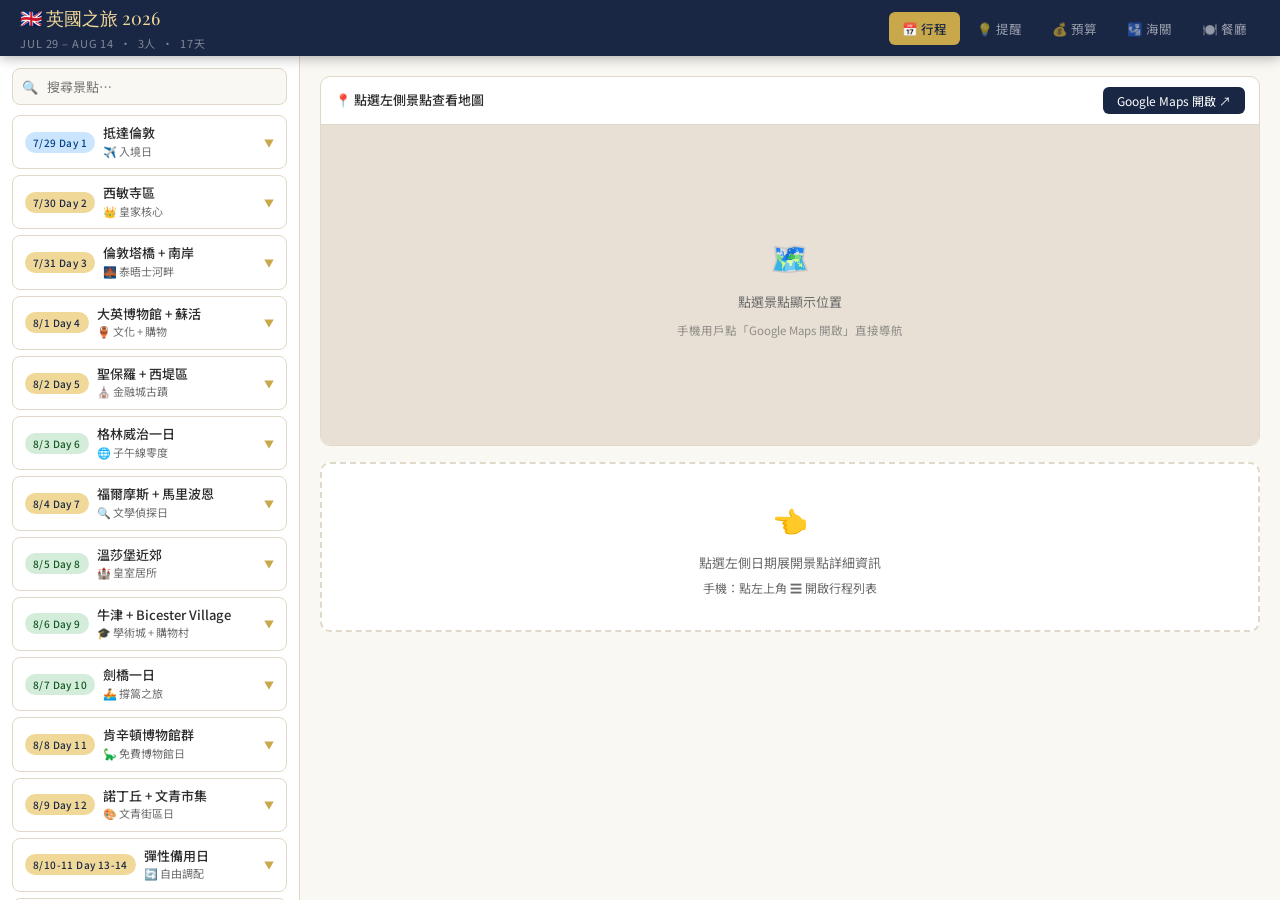
==== plan_1.html @ bbfc60b1 "V3" ====
<!DOCTYPE html>
<html lang="zh-TW">
<head>
<meta charset="UTF-8">
<meta name="viewport" content="width=device-width, initial-scale=1.0">
<title>英國旅遊行程 2026 | 倫敦17天</title>
<link href="https://fonts.googleapis.com/css2?family=Playfair+Display:wght@400;600&family=Noto+Sans+TC:wght@300;400;500&display=swap" rel="stylesheet">
<style>
/* ============ VARIABLES ============ */
:root {
  --navy:#1a2744; --gold:#c9a84c; --gold-light:#f0d898;
  --cream:#faf8f3; --red:#b5282d; --green:#2d6a4f;
  --text:#2c2c2c; --muted:#6b6b6b; --border:#e0d8c8;
  --card:#ffffff; --sidebar-w:300px; --header-h:56px;
}
*{box-sizing:border-box;margin:0;padding:0;}
html{scroll-behavior:smooth;}
body{font-family:'Noto Sans TC',sans-serif;background:var(--cream);color:var(--text);font-size:15px;line-height:1.7;}

/* ============ HEADER ============ */
.site-header{
  background:var(--navy);color:#fff;
  height:var(--header-h);
  display:flex;align-items:center;gap:14px;
  padding:0 20px;
  position:sticky;top:0;z-index:200;
  box-shadow:0 2px 12px rgba(0,0,0,.3);
}
.site-logo{font-family:'Playfair Display',serif;font-size:18px;color:var(--gold-light);white-space:nowrap;}
.site-meta{font-size:11px;color:rgba(255,255,255,.45);letter-spacing:.08em;white-space:nowrap;}
.header-nav{display:flex;gap:4px;margin-left:auto;flex-wrap:nowrap;}
.tab-btn{
  flex-shrink:0;padding:7px 13px;border:none;background:transparent;
  cursor:pointer;font-size:12.5px;font-family:'Noto Sans TC',sans-serif;
  color:rgba(255,255,255,.55);border-radius:6px;transition:all .18s;white-space:nowrap;
}
.tab-btn:hover{color:#fff;background:rgba(255,255,255,.1);}
.tab-btn.active{color:var(--navy);background:var(--gold);font-weight:500;}

/* ============ BODY LAYOUT ============ */
.app-body{display:flex;min-height:calc(100vh - var(--header-h));}

/* ============ SIDEBAR (desktop) ============ */
.sidebar{
  width:var(--sidebar-w);min-width:var(--sidebar-w);
  background:var(--card);border-right:1px solid var(--border);
  display:flex;flex-direction:column;
  position:sticky;top:var(--header-h);
  height:calc(100vh - var(--header-h));
  overflow:hidden;
  transition:transform .28s ease;
}
.sidebar-inner{flex:1;overflow-y:auto;padding:12px;}
.sidebar-inner::-webkit-scrollbar{width:4px;}
.sidebar-inner::-webkit-scrollbar-thumb{background:var(--border);border-radius:2px;}

/* Sidebar search */
.s-search{
  position:relative;margin-bottom:10px;
}
.s-search input{
  width:100%;padding:8px 12px 8px 34px;border:1px solid var(--border);
  border-radius:8px;font-size:13px;font-family:'Noto Sans TC',sans-serif;
  color:var(--text);background:var(--cream);outline:none;transition:border-color .2s;
}
.s-search input:focus{border-color:var(--gold);}
.s-search-icon{position:absolute;left:10px;top:50%;transform:translateY(-50%);font-size:13px;color:var(--muted);}

/* Day pills in sidebar */
.day-pill{
  border:1px solid var(--border);border-radius:8px;margin-bottom:6px;
  overflow:hidden;cursor:pointer;transition:border-color .18s,box-shadow .18s;
  background:var(--card);
}
.day-pill:hover{border-color:var(--gold);}
.day-pill.active{border-color:var(--gold);box-shadow:0 2px 10px rgba(201,168,76,.2);}
.pill-head{
  display:flex;align-items:center;gap:8px;padding:8px 12px;
}
.pill-badge{
  font-size:10px;font-weight:500;letter-spacing:.04em;color:var(--navy);
  background:var(--gold-light);padding:2px 8px;border-radius:12px;white-space:nowrap;
}
.pill-badge.nb-special{background:#d4edda;color:#155724;}
.pill-badge.nb-arrive{background:#cce5ff;color:#004085;}
.pill-badge.nb-depart{background:#f8d7da;color:#721c24;}
.pill-title{font-size:13px;font-weight:500;color:var(--text);flex:1;line-height:1.35;}
.pill-sub{font-size:11px;color:var(--muted);}
.pill-chevron{color:var(--gold);font-size:10px;transition:transform .2s;margin-left:auto;}
.day-pill.active .pill-chevron{transform:rotate(180deg);}
.pill-spots{display:none;padding:0 8px 8px;}
.day-pill.active .pill-spots{display:block;}
.ps-item{
  display:flex;align-items:center;gap:6px;padding:5px 6px;border-radius:6px;
  cursor:pointer;transition:background .15s;margin-bottom:2px;
}
.ps-item:hover{background:rgba(201,168,76,.1);}
.ps-item.focused{background:rgba(201,168,76,.15);}
.ps-icon{font-size:13px;min-width:18px;text-align:center;}
.ps-name{font-size:12.5px;color:var(--text);flex:1;line-height:1.35;}
.ps-map{
  font-size:10px;padding:2px 6px;border:1px solid var(--gold);color:var(--gold);
  border-radius:4px;white-space:nowrap;background:transparent;transition:all .15s;
  font-family:'Noto Sans TC',sans-serif;cursor:pointer;
}
.ps-map:hover{background:var(--gold);color:var(--navy);}

/* ============ MAIN CONTENT ============ */
.main-content{flex:1;min-width:0;display:flex;flex-direction:column;}

/* Panels */
.panel{display:none;padding:20px;}
.panel.active{display:block;}

/* Map area (itinerary panel only) */
.map-bar{
  background:var(--card);border:1px solid var(--border);border-radius:10px;
  margin-bottom:16px;overflow:hidden;
}
.map-bar-head{
  display:flex;align-items:center;gap:10px;padding:10px 14px;
  border-bottom:1px solid var(--border);
}
.map-bar-title{font-size:13px;font-weight:500;color:var(--text);flex:1;}
.map-open-btn{
  font-size:12px;padding:5px 14px;background:var(--navy);color:#fff;
  border:none;border-radius:6px;cursor:pointer;font-family:'Noto Sans TC',sans-serif;
  transition:background .15s;white-space:nowrap;
}
.map-open-btn:hover{background:#2d3f6b;}
.map-frame-wrap{height:320px;position:relative;background:#e8e0d4;}
.map-frame-wrap iframe{width:100%;height:100%;border:none;display:block;}
.map-placeholder{
  position:absolute;inset:0;display:flex;flex-direction:column;
  align-items:center;justify-content:center;gap:8px;
}
.map-ph-icon{font-size:32px;}
.map-ph-text{font-size:13px;color:var(--muted);}
.map-ph-sub{font-size:11.5px;color:var(--muted);opacity:.7;}

/* Detail cards grid */
.detail-grid{display:grid;grid-template-columns:repeat(auto-fill,minmax(260px,1fr));gap:12px;}
.detail-card{
  background:var(--card);border:1px solid var(--border);border-radius:10px;
  padding:14px;cursor:pointer;transition:box-shadow .18s,border-color .18s;
}
.detail-card:hover{border-color:var(--gold);box-shadow:0 2px 10px rgba(201,168,76,.15);}
.dc-head{display:flex;gap:10px;align-items:flex-start;margin-bottom:8px;}
.dc-icon{font-size:18px;}
.dc-title{font-size:13.5px;font-weight:500;color:var(--navy);}
.dc-sub{font-size:11.5px;color:var(--muted);margin-top:2px;}
.dc-body{font-size:12.5px;color:var(--muted);line-height:1.7;}
.dc-tags{margin-top:8px;display:flex;gap:5px;flex-wrap:wrap;}
.tag-price{font-size:11px;padding:2px 8px;background:#eaf4ec;color:var(--green);border-radius:4px;font-weight:500;}
.tag-map{font-size:11px;padding:2px 8px;background:#e8f0fe;color:#1a5fb4;border-radius:4px;cursor:pointer;transition:background .15s;}
.tag-map:hover{background:#1a5fb4;color:#fff;}
.tag-tip{font-size:11px;padding:2px 8px;background:#fff8e7;color:#7a5a00;border-radius:4px;}

/* Tips, budget, border panels */
.section-title{font-size:14px;font-weight:500;color:var(--navy);margin-bottom:12px;}
.tips-grid{display:grid;grid-template-columns:repeat(auto-fill,minmax(280px,1fr));gap:12px;}
.tip-card{background:var(--card);border:1px solid var(--border);border-radius:10px;padding:14px 16px;}
.tip-card h3{font-size:13.5px;font-weight:500;color:var(--navy);margin-bottom:8px;padding-bottom:7px;border-bottom:1px solid var(--border);}
.tip-card ul{padding-left:16px;}
.tip-card li{font-size:12.5px;color:var(--text);line-height:1.85;margin-bottom:1px;}
.tip-card li strong{color:var(--navy);}

/* Budget */
.budget-wrap{background:var(--card);border:1px solid var(--border);border-radius:10px;overflow:hidden;margin-bottom:14px;}
.btable{width:100%;border-collapse:collapse;font-size:13px;}
.btable th{background:var(--navy);color:#fff;padding:8px 12px;text-align:left;font-weight:500;font-size:12px;}
.btable td{padding:7px 12px;border-bottom:1px solid var(--border);color:var(--muted);}
.btable tr:last-child td{border-bottom:none;font-weight:500;color:var(--text);background:#f0f4ff;font-size:13.5px;}
.btable tr:hover td{background:#fdf8ec;}
.nt{color:var(--green);font-weight:500;}
.buy-btn{display:inline-block;background:var(--gold);color:var(--navy);font-size:11px;padding:2px 8px;border-radius:4px;text-decoration:none;font-weight:500;}
.official-grid{display:grid;grid-template-columns:repeat(auto-fill,minmax(220px,1fr));gap:10px;}
.oc{background:var(--card);border:1px solid var(--border);border-radius:10px;padding:12px 14px;display:flex;align-items:center;gap:10px;text-decoration:none;color:inherit;transition:all .18s;}
.oc:hover{border-color:var(--gold);box-shadow:0 2px 8px rgba(201,168,76,.15);}
.oc-icon{font-size:22px;}
.oc-name{font-size:13px;font-weight:500;color:var(--navy);}
.oc-url{font-size:11px;color:var(--muted);}
.oc-badge{font-size:10px;padding:2px 6px;background:#fff8e7;color:#856404;border-radius:4px;margin-top:3px;display:inline-block;}

/* Customs */
.customs-doc{background:var(--card);border:2px solid var(--navy);border-radius:12px;padding:20px 22px;margin-bottom:14px;}
.customs-doc-title{font-family:'Playfair Display',serif;font-size:17px;color:var(--navy);margin-bottom:4px;}
.customs-doc-sub{font-size:12px;color:var(--muted);margin-bottom:16px;}
.cr{padding:10px 0;border-bottom:1px dashed var(--border);}
.cr:last-child{border-bottom:none;}
.cr-zh{font-weight:500;font-size:14px;color:var(--navy);line-height:1.6;}
.cr-en{font-size:13.5px;color:#333;background:#f5f8ff;padding:5px 10px;border-radius:6px;font-family:Georgia,serif;border-left:3px solid var(--navy);margin-top:4px;line-height:1.6;}
.two-col{display:grid;grid-template-columns:1fr 1fr;gap:12px;}
.info-card{background:var(--card);border:1px solid var(--border);border-radius:10px;padding:14px 16px;}
.info-card h3{font-size:13.5px;font-weight:500;color:var(--navy);margin-bottom:8px;}
.info-card ul{padding-left:16px;}
.info-card li{font-size:12.5px;line-height:1.85;margin-bottom:1px;}
.checklist-item{display:flex;align-items:flex-start;gap:9px;padding:6px 0;border-bottom:1px dashed var(--border);font-size:12.5px;line-height:1.6;}
.checklist-item:last-child{border-bottom:none;}
.ckbox{width:17px;height:17px;min-width:17px;border:2px solid var(--border);border-radius:4px;margin-top:1px;cursor:pointer;display:flex;align-items:center;justify-content:center;font-size:10px;color:#fff;transition:all .15s;}
.ckbox.chk{background:var(--green);border-color:var(--green);}
.qa-item{margin-bottom:10px;}
.qa-q{font-size:11.5px;color:var(--muted);font-style:italic;margin-bottom:3px;}
.qa-a{font-size:13px;color:var(--navy);font-weight:500;background:#eef6ff;padding:5px 9px;border-radius:6px;border-left:3px solid var(--navy);font-family:Georgia,serif;}

/* Food panel */
.food-grid{display:grid;grid-template-columns:repeat(auto-fill,minmax(280px,1fr));gap:12px;}
.notice{background:#f0f4ff;border-left:4px solid var(--navy);border-radius:0 8px 8px 0;padding:10px 14px;margin-bottom:14px;font-size:13px;line-height:1.7;}
.notice strong{color:var(--navy);}
.warning{background:#fff8e7;border-left:4px solid var(--gold);border-radius:0 8px 8px 0;padding:10px 14px;margin-bottom:14px;font-size:13px;line-height:1.7;}
.danger{background:#fff0f0;border-left:4px solid var(--red);border-radius:0 8px 8px 0;padding:10px 14px;margin-bottom:14px;font-size:13px;line-height:1.7;}

/* ============ MOBILE TOGGLE ============ */
.mob-menu-btn{
  display:none;background:transparent;border:none;cursor:pointer;
  color:#fff;font-size:20px;padding:4px 8px;margin-right:4px;
}
.mob-overlay{display:none;position:fixed;inset:0;background:rgba(0,0,0,.45);z-index:150;}
.mob-overlay.show{display:block;}

/* ============ RESPONSIVE ============ */
@media(max-width:860px){
  :root{--sidebar-w:280px;}
  .site-logo{font-size:15px;}
  .site-meta{display:none;}
  .tab-btn{padding:6px 9px;font-size:11.5px;}
}
@media(max-width:640px){
  :root{--sidebar-w:85vw;}
  .mob-menu-btn{display:block;}
  /* On mobile, hide sidebar by default; slide in when open */
  .sidebar{
    position:fixed;top:var(--header-h);left:0;
    height:calc(100vh - var(--header-h));
    z-index:160;transform:translateX(-100%);
    box-shadow:4px 0 20px rgba(0,0,0,.15);
  }
  .sidebar.open{transform:translateX(0);}
  .main-content{width:100%;}
  .panel{padding:14px;}
  .map-frame-wrap{height:220px;}
  .detail-grid{grid-template-columns:1fr;}
  .tips-grid{grid-template-columns:1fr;}
  .two-col{grid-template-columns:1fr;}
  .official-grid{grid-template-columns:1fr 1fr;}
  .food-grid{grid-template-columns:1fr;}
  /* Compact header nav on mobile */
  .header-nav{gap:2px;}
  .tab-btn{padding:5px 7px;font-size:11px;}
  .btable{font-size:11.5px;}
  .btable th,.btable td{padding:5px 8px;}
}
@media(max-width:400px){
  .tab-btn{padding:5px 5px;font-size:10.5px;}
  .official-grid{grid-template-columns:1fr;}
}
</style>
</head>
<body>

<!-- HEADER -->
<header class="site-header">
  <button class="mob-menu-btn" onclick="toggleSidebar()" aria-label="開啟選單">☰</button>
  <div>
    <div class="site-logo">🇬🇧 英國之旅 2026</div>
    <div class="site-meta">JUL 29 – AUG 14 &nbsp;·&nbsp; 3人 &nbsp;·&nbsp; 17天</div>
  </div>
  <nav class="header-nav">
    <button class="tab-btn active" onclick="showPanel('itinerary',this)">📅 行程</button>
    <button class="tab-btn" onclick="showPanel('tips',this)">💡 提醒</button>
    <button class="tab-btn" onclick="showPanel('budget',this)">💰 預算</button>
    <button class="tab-btn" onclick="showPanel('customs',this)">🛂 海關</button>
    <button class="tab-btn" onclick="showPanel('food',this)">🍽️ 餐廳</button>
  </nav>
</header>

<!-- Mobile overlay -->
<div class="mob-overlay" id="mob-overlay" onclick="toggleSidebar()"></div>

<div class="app-body">

  <!-- SIDEBAR -->
  <aside class="sidebar" id="sidebar">
    <div class="sidebar-inner">
      <div class="s-search">
        <span class="s-search-icon">🔍</span>
        <input type="text" placeholder="搜尋景點…" oninput="filterPills(this.value)" id="s-input">
      </div>
      <div id="pill-list"></div>
    </div>
  </aside>

  <!-- MAIN -->
  <div class="main-content">

    <!-- ITINERARY PANEL -->
    <div class="panel active" id="panel-itinerary">
      <div class="map-bar">
        <div class="map-bar-head">
          <span class="map-bar-title" id="map-title">📍 點選左側景點查看地圖</span>
          <button class="map-open-btn" onclick="openCurrentMap()">Google Maps 開啟 ↗</button>
        </div>
        <div class="map-frame-wrap">
          <div class="map-placeholder" id="map-ph">
            <div class="map-ph-icon">🗺️</div>
            <div class="map-ph-text">點選景點顯示位置</div>
            <div class="map-ph-sub">手機用戶點「Google Maps 開啟」直接導航</div>
          </div>
          <iframe id="map-frame" src="" style="display:none;"></iframe>
        </div>
      </div>
      <div class="detail-grid" id="detail-grid">
        <div style="grid-column:1/-1;text-align:center;padding:32px 16px;background:var(--card);border:2px dashed var(--border);border-radius:10px;">
          <div style="font-size:28px;margin-bottom:8px;">👈</div>
          <div style="font-size:13px;color:var(--muted);">點選左側日期展開景點詳細資訊</div>
          <div style="font-size:12px;color:var(--muted);margin-top:4px;">手機：點左上角 ☰ 開啟行程列表</div>
        </div>
      </div>
    </div>

    <!-- TIPS PANEL -->
    <div class="panel" id="panel-tips">
      <div class="tips-grid" id="tips-grid"></div>
    </div>

    <!-- BUDGET PANEL -->
    <div class="panel" id="panel-budget">
      <div class="budget-wrap">
        <table class="btable">
          <thead><tr><th>景點</th><th>每人票價</th><th>3人合計</th><th>購票</th></tr></thead>
          <tbody id="budget-tbody"></tbody>
        </table>
      </div>
      <div class="notice">
        近郊火車票（3人）：溫莎 NT$2,400-3,000、牛津 NT$2,100-2,700、劍橋 NT$2,400-3,000<br>
        在 <strong>nationalrail.co.uk</strong> 或 <strong>Trainline App</strong> 提前買可省 20-40%。
      </div>
      <div class="section-title">🎟️ 官方購票連結（建議提前購票）</div>
      <div class="official-grid" id="official-grid"></div>
    </div>

    <!-- CUSTOMS PANEL -->
    <div class="panel" id="panel-customs">
      <div class="danger">📲 截圖存手機相簿，或列印攜帶。入境英國遇到語言困難時，直接出示給海關人員。</div>
      <div class="customs-doc">
        <div class="customs-doc-title">🇬🇧 入境英國聲明 / UK Entry Statement</div>
        <div class="customs-doc-sub">Taiwan Passport Holder · Visa-exempt · Tourism Only</div>
        <div id="customs-rows"></div>
      </div>
      <div class="two-col">
        <div>
          <div class="section-title">✅ 出發前確認清單</div>
          <div class="info-card" id="checklist-wrap"></div>
        </div>
        <div>
          <div class="section-title">🗣️ 海關英文問答速查</div>
          <div class="info-card" id="qa-wrap"></div>
        </div>
      </div>
    </div>

    <!-- FOOD PANEL -->
    <div class="panel" id="panel-food">
      <div class="notice">所有推薦已排除羊肉主打。不確定時說 <strong>"No lamb, please"</strong>，或用 Google Translate 拍照翻譯菜單。</div>
      <div class="food-grid" id="food-grid"></div>
    </div>

  </div>
</div>

<script>
/* ======== DATA ======== */
const DAYS=[
  {id:1,date:"7/29",badge:"arrive",day:"Day 1",title:"抵達倫敦",sub:"✈️ 入境日",spots:[
    {e:"✈️",n:"機場 → Stratford",d:"搭 Elizabeth Line 直達（希斯路約50分鐘）",p:"含在Oyster",q:"Heathrow+Airport+London"},
    {e:"🏨",n:"Moxy London Stratford",d:"5 Celebration Ave, London E20 1DB\nCheck-in：15:00",p:"已預訂",q:"Moxy+London+Stratford+Hotel"},
    {e:"🛍️",n:"Westfield Stratford City",d:"飯店旁步行3分鐘，熟悉環境、購買SIM卡及Oyster Card",p:"免費入場",q:"Westfield+Stratford+City+London"},
    {e:"🍜",n:"晚餐：Wagamama / Nando's",d:"圖文菜單，英文不好完全沒問題",p:"人均NT$400-600",q:"Wagamama+Stratford+London"},
  ]},
  {id:2,date:"7/30",badge:"",day:"Day 2",title:"西敏寺區",sub:"👑 皇家核心",spots:[
    {e:"⛪",n:"西敏寺",d:"開放時間：週一-六 9:30-15:30\n必看：亨利七世禮拜堂、石棺走廊，需1.5-2小時",p:"NT$1,320（含語音導覽）",q:"Westminster+Abbey+London"},
    {e:"🕰️",n:"大笨鐘 & 國會大廈",d:"Westminster 橋上最佳拍照角度，外觀免費",p:"免費",q:"Big+Ben+London"},
    {e:"🏰",n:"白金漢宮",d:"7-9月開放內部 State Rooms，含免費中文語音導覽\n衛兵交接：週二/四/日 10:45",p:"NT$1,400",q:"Buckingham+Palace+London"},
    {e:"🌳",n:"聖詹姆斯公園",d:"白金漢宮旁，可見粉紅鵜鶘（下午3點常出現）",p:"免費",q:"St+James+Park+London"},
    {e:"🍛",n:"晚餐：Dishoom",d:"Covent Garden 分店，印度料理名店，需現場等位",p:"人均NT$600-900",q:"Dishoom+Covent+Garden+London"},
  ]},
  {id:3,date:"7/31",badge:"",day:"Day 3",title:"倫敦塔橋 + 南岸",sub:"🌉 泰晤士河畔",spots:[
    {e:"🏰",n:"倫敦塔",d:"開放時間：週二-六 9:00-17:30\n必看：皇冠珠寶室（Jewel House），需2-2.5小時",p:"NT$1,500",q:"Tower+of+London"},
    {e:"🌉",n:"倫敦塔橋",d:"外部過橋免費；入內玻璃步道需購票\n南岸角度拍照最美",p:"外觀免費｜入內NT$690",q:"Tower+Bridge+London"},
    {e:"🛒",n:"Borough Market",d:"倫敦最古老市場，週四最熱鬧\nLondon Bridge 站步行3分鐘",p:"免費入場",q:"Borough+Market+London"},
    {e:"👁️",n:"倫敦之眼",d:"建議黃昏17:00搭乘，光線最美\n提前官網購票有折扣",p:"NT$638（促銷）",q:"London+Eye"},
  ]},
  {id:4,date:"8/1",badge:"",day:"Day 4",title:"大英博物館 + 蘇活",sub:"🏺 文化 + 購物",spots:[
    {e:"🏛️",n:"大英博物館",d:"開放時間：10:00-17:00（週五至20:30）\n必看：羅塞塔石碑、埃及木乃伊、帕德嫩廳\n建議停留3-4小時",p:"NT$343（語音導覽）",q:"British+Museum+London"},
    {e:"🛍️",n:"牛津圓環 Oxford Circus",d:"H&M、Zara、UNIQLO、Primark 一次搞定\nOxford Street 全長1.9公里",p:"免費參觀",q:"Oxford+Circus+London"},
    {e:"🎭",n:"柯芬園 Covent Garden",d:"街頭藝人免費表演，特色餐廳與咖啡廳\n週末有工藝品市集",p:"免費",q:"Covent+Garden+London"},
    {e:"🍱",n:"晚餐：Chinatown 中國城",d:"Leicester Square 旁，有中文菜單，完全不用英文",p:"人均NT$400-700",q:"Chinatown+London+Gerrard+Street"},
  ]},
  {id:5,date:"8/2",badge:"",day:"Day 5",title:"聖保羅 + 西堤區",sub:"⛪ 金融城古蹟",spots:[
    {e:"⛪",n:"聖保羅大教堂",d:"開放時間：週一-六 8:30-16:00\n可登頂Golden Gallery（528階）俯瞰全倫敦",p:"NT$1,154",q:"St+Pauls+Cathedral+London"},
    {e:"🚶",n:"千禧橋 Millennium Bridge",d:"步行至南岸，橋上是拍攝聖保羅最佳角度\n完全免費",p:"免費",q:"Millennium+Bridge+London"},
    {e:"🏙️",n:"碎片塔 The Shard",d:"倫敦最高建築，69-72樓觀景台\nLondon Bridge 站步行2分鐘",p:"NT$808（可選）",q:"The+Shard+London"},
    {e:"🍽️",n:"晚餐：Borough 一帶餐廳",d:"Padella（義大利麵名店）或 Côte Brasserie（法式）",p:"人均NT$500-900",q:"Borough+Market+area+London"},
  ]},
  {id:6,date:"8/3",badge:"special",day:"Day 6",title:"格林威治一日",sub:"🌐 子午線零度",spots:[
    {e:"🚤",n:"交通：DLR 至 Cutty Sark",d:"Stratford → Jubilee Line → Canary Wharf → DLR → Cutty Sark\n或搭泰晤士河快船（Thames Clipper，更有氣氛）",p:"含在Oyster",q:"Cutty+Sark+DLR+Greenwich"},
    {e:"🔭",n:"格林威治皇家天文台",d:"站在東西半球子午線上拍照（必做！）\n視野開闊，俯瞰倫敦全景",p:"一日通票NT$1,445",q:"Royal+Observatory+Greenwich"},
    {e:"🏛️",n:"國家航海博物館 + 卡帝薩克",d:"含在一日通票內\n1869年茶葉快船卡帝薩克保存完整",p:"含在通票內",q:"National+Maritime+Museum+Greenwich"},
    {e:"🌄",n:"格林威治公園山丘",d:"免費，俯瞰Canary Wharf天際線\n是倫敦最美的免費景觀點之一",p:"免費",q:"Greenwich+Park+viewpoint+London"},
  ]},
  {id:7,date:"8/4",badge:"",day:"Day 7",title:"福爾摩斯 + 馬里波恩",sub:"🔍 文學偵探日",spots:[
    {e:"🔍",n:"福爾摩斯博物館 221B",d:"地址：221B Baker St, London NW1 6XE\n開放時間：9:30-18:00，平日早上排隊短",p:"約NT$450",q:"Sherlock+Holmes+Museum+221B+Baker+Street"},
    {e:"🚇",n:"Baker Street 地鐵站",d:"站內有福爾摩斯壁畫，倫敦最早地鐵站之一（1863）",p:"免費（需Oyster）",q:"Baker+Street+Underground+Station"},
    {e:"🌹",n:"攝政公園玫瑰花園",d:"8月玫瑰盛開，Baker Street 步行10分鐘\n英國最美皇家公園之一",p:"免費",q:"Queen+Mary+Rose+Garden+Regents+Park"},
    {e:"☕",n:"馬里波恩高街",d:"倫敦最愜意購物街：獨立小店、麵包坊、精品咖啡\n週日早上有農夫市集",p:"自由消費",q:"Marylebone+High+Street+London"},
  ]},
  {id:8,date:"8/5",badge:"special",day:"Day 8",title:"溫莎堡近郊",sub:"🏰 皇室居所",spots:[
    {e:"🚂",n:"搭火車：Paddington → Windsor",d:"Stratford → Paddington（地鐵，約25分鐘）\n→ Windsor & Eton Central（GWR，約30分鐘）",p:"來回約NT$800-1,000/人",q:"Windsor+and+Eton+Central+Station"},
    {e:"🏰",n:"溫莎堡",d:"開放時間：10:00-17:15\n必看：聖喬治禮拜堂（王室安葬地），含語音導覽\n衛兵換崗：週一/三/五/六/日 11:00",p:"NT$1,360",q:"Windsor+Castle"},
    {e:"🏘️",n:"Windsor & Eton 小鎮",d:"古色古香英式小鎮，可漫步至Long Walk\nEton College（頂尖貴族學校）外觀免費參觀",p:"免費",q:"Windsor+Town+Centre+England"},
    {e:"🍺",n:"午餐：Two Brewers",d:"傳統英式Pub，炸魚薯條、各種Pie\nPark St, Windsor",p:"人均NT$500-700",q:"Two+Brewers+Windsor"},
  ]},
  {id:9,date:"8/6",badge:"special",day:"Day 9",title:"牛津 + Bicester Village",sub:"🎓 學術城 + 購物村",spots:[
    {e:"🚂",n:"搭火車：Paddington → Oxford",d:"Stratford → Paddington → Oxford（Chiltern Railways，約1小時）\n建議8:00前出發",p:"來回約NT$700-900/人",q:"Oxford+Railway+Station"},
    {e:"🎓",n:"牛津大學 Christ Church",d:"哈利波特取景地，Great Hall 為霍格華滋食堂原型\n開放時間：10:00-17:00",p:"NT$600",q:"Christ+Church+College+Oxford"},
    {e:"📚",n:"博德利圖書館 & Radcliffe Camera",d:"Bodleian Library 外觀免費；Radcliffe Camera 是牛津地標圓形圖書館\n拍照打卡必去",p:"外觀免費",q:"Radcliffe+Camera+Oxford"},
    {e:"🛍️",n:"Bicester Village Outlet",d:"從牛津搭 S5 巴士直達（約30分鐘，約NT$150）\n品牌折扣30-70%，帶護照退VAT最高20%\n回程搭火車至London Marylebone",p:"免費入場",q:"Bicester+Village+Outlet"},
  ]},
  {id:10,date:"8/7",badge:"special",day:"Day 10",title:"劍橋一日",sub:"🚣 撐篙之旅",spots:[
    {e:"🚂",n:"搭火車：Liverpool St → Cambridge",d:"Stratford → Liverpool St（5分鐘）\n→ Cambridge（Greater Anglia，約1小時10分）",p:"來回約NT$800-1,000/人",q:"Cambridge+Railway+Station"},
    {e:"🎓",n:"King's College",d:"劍橋最著名學院，哥德式禮拜堂建於1446年\n開放時間：平日9:30-15:30",p:"NT$400",q:"Kings+College+Cambridge"},
    {e:"🚣",n:"撐篙 Punting（必做！）",d:"沿River Cam欣賞各大學院背面（The Backs）\n包船3人分攤比共乘更合算，景色無法在陸地看到",p:"共乘NT$500/人｜包船NT$1,500",q:"Cambridge+Punting+River+Cam"},
    {e:"🏛️",n:"費茲威廉博物館",d:"Fitzwilliam Museum — 免費入場\n古埃及、羅馬文物、歐洲繪畫，週二-六10:00-17:00",p:"免費",q:"Fitzwilliam+Museum+Cambridge"},
  ]},
  {id:11,date:"8/8",badge:"",day:"Day 11",title:"肯辛頓博物館群",sub:"🦕 免費博物館日",spots:[
    {e:"🦕",n:"自然史博物館",d:"倫敦最受歡迎免費博物館！\n必看：Blue Whale骨架、恐龍大廳\n建議9:30到門口等開門（10:00）",p:"完全免費！",q:"Natural+History+Museum+London"},
    {e:"🔬",n:"科學博物館",d:"緊鄰自然史博物館，同樣免費\n航太、科技、醫學互動展覽，適合老幼",p:"免費",q:"Science+Museum+London"},
    {e:"🛍️",n:"Harrods 百貨",d:"Knightsbridge 站步行2分鐘，全球最著名百貨\nFood Hall 有各種英式伴手禮（茶包、餅乾）",p:"免費參觀",q:"Harrods+London"},
    {e:"🌺",n:"肯辛頓宮 & 花園",d:"Princess Diana 曾住所，花園完全免費\n8月花園盛開，適合散步",p:"花園免費｜宮殿NT$600",q:"Kensington+Palace+London"},
  ]},
  {id:12,date:"8/9",badge:"",day:"Day 12",title:"諾丁丘 + 文青市集",sub:"🎨 文青街區日",spots:[
    {e:"🏘️",n:"波多貝羅市場",d:"Notting Hill Gate 站步行5分鐘\n週六最熱鬧，古董、二手衣、各國小吃",p:"免費",q:"Portobello+Road+Market+London"},
    {e:"🏠",n:"諾丁丘彩色房子",d:"Pembridge Road 一帶，馬卡龍色系連排屋\n電影《新娘百分百》取景地",p:"免費",q:"Notting+Hill+colourful+houses+London"},
    {e:"🖼️",n:"泰特現代美術館",d:"Southwark 站步行5分鐘，免費入場\n週五六夜間開放至22:00",p:"免費（特展另計）",q:"Tate+Modern+London"},
    {e:"🍝",n:"晚餐：Shoreditch",d:"Padella（義大利麵名店，需排隊）\nBricklane 咖哩街也在附近",p:"人均NT$400-700",q:"Shoreditch+High+Street+London"},
  ]},
  {id:13,date:"8/10-11",badge:"",day:"Day 13-14",title:"彈性備用日",sub:"🔄 自由調配",spots:[
    {e:"🎭",n:"西區音樂劇",d:"TKTS Booth（Leicester Square）當天折扣票\n下午12:00開賣，The Lion King、Hamilton等",p:"NT$800-2,000（折扣票）",q:"TKTS+Booth+Leicester+Square+London"},
    {e:"🌳",n:"海德公園",d:"倫敦最大皇家公園，週末有免費音樂會\n可免費進入蛇形湖游泳區（夏季開放）",p:"免費",q:"Hyde+Park+London"},
    {e:"🍵",n:"英式下午茶",d:"推薦：Fortnum & Mason（Piccadilly）或 Sketch（粉紅網美）\n需提前訂位！",p:"人均NT$1,500-3,000",q:"Fortnum+and+Mason+Piccadilly+London"},
    {e:"🛍️",n:"最後補貨 Westfield",d:"飯店旁，M&S食品、Boots藥妝最後採購",p:"自由消費",q:"Westfield+Stratford+City"},
  ]},
  {id:14,date:"8/12-13",badge:"",day:"Day 15-16",title:"行李整理 + 採購",sub:"🎁 收尾",spots:[
    {e:"💊",n:"Boots 藥妝必買",d:"Bio-Oil護膚油、Nurofen止痛藥\nVitamin C泡騰片、Strepsils喉糖、No7護膚品",p:"自由消費",q:"Boots+Pharmacy+Stratford+London"},
    {e:"🎁",n:"伴手禮採購",d:"Harrods茶包禮盒、McVitie's消化餅乾\nCadbury巧克力、Fortnum & Mason果醬",p:"自由消費",q:"Harrods+London"},
    {e:"🧳",n:"行李秤重！",d:"歐洲航班通常限制20-23kg\n超重費用昂貴，提前在飯店用行李秤確認",p:"注意！",q:"Moxy+London+Stratford+Hotel"},
  ]},
  {id:15,date:"8/14",badge:"depart",day:"Day 17",title:"離境回台",sub:"✈️ 返程",spots:[
    {e:"⏰",n:"提前3小時到達 Heathrow",d:"Stratford → Elizabeth Line → Heathrow（約50-60分鐘）\nHeathrow 安檢常排長龍，務必留足時間",p:"Elizabeth Line含在Oyster",q:"London+Heathrow+Airport+Terminal"},
    {e:"💰",n:"退稅 VAT Refund",d:"重要順序：先找 Customs 蓋章 → 再辦出關\n需保留所有購物收據 + 護照，最高退20%",p:"最高退回20%",q:"Heathrow+Airport+VAT+Refund"},
    {e:"🧳",n:"行李規定提醒",d:"隨身液體：每件≤100ml，放透明夾鏈袋\n手提行李尺寸：通常56×45×25cm\n筆電、相機可帶上機",p:"",q:"Heathrow+Airport+London"},
  ]},
];

const TIPS=[
  {t:"🚇 交通 — Oyster Card",ls:["入境第一件事：購買 <strong>Oyster Card</strong> 或用台灣信用卡 Contactless 感應（兩者皆可）","住 Stratford（Zone 2-3），日常 Zone 1-2 搭乘每日上限約 £8.10（約NT$330）","Elizabeth Line 從 Stratford 直達 Heathrow，無需換車","近郊火車（Windsor / Oxford / Cambridge）要在 <strong>nationalrail.co.uk</strong> 另行購票","必裝App：<strong>TfL Go</strong>（地鐵）、<strong>Trainline</strong>（火車）、<strong>Google Maps</strong>（導航）"]},
  {t:"🌦️ 天氣 & 穿著",ls:["7-8月氣溫約 18-25°C，是倫敦最佳旅遊季節","即使晴天也可能突然下雨 → 每天出門必帶：<strong>輕薄防水外套 + 折疊傘</strong>","夏日日照強，準備 <strong>防曬乳 SPF50+</strong>、帽子、太陽眼鏡","穿舒適走路鞋：倫敦石板路多，長時間行走避免高跟鞋"]},
  {t:"📱 通訊與網路",ls:["建議出發前購買 <strong>英國SIM卡</strong>（EE/Three/Vodafone，蝦皮/淘寶有售，約NT$500-800，30天無限）","或開台灣電信國際漫遊（每日約NT$300-400）","出發前下載 <strong>Google Maps 離線地圖</strong>（倫敦、牛津、劍橋，在WiFi下先下載好）","<strong>Google Translate</strong> 拍照翻譯菜單，出入境表格皆可用","緊急電話：英國 <strong>999</strong>（警察/救護/消防）"]},
  {t:"💰 金錢 & 消費",ls:["英國用 <strong>英鎊 £ GBP</strong>，不用歐元！","現金在倫敦幾乎不需要，信用卡 Contactless 到處可用（含小市集攤位）","推薦：<strong>Wise 多幣卡</strong> 或 <strong>台新 Richart</strong> 等零手續費海外信用卡","餐廳通常已含 10% Service Charge，Optional 小費給可不給","日常餐食預估：每人每天 NT$800-1,500（含輕食早餐）"]},
  {t:"🍽️ 餐廳禮儀（與台灣不同）",ls:["進餐廳先等 Host 帶位，<strong>不要自己找位子坐</strong>","點餐後服務生不會主動靠近，需<strong>舉手或眼神示意</strong>","結帳說：<strong>\"Can I get the bill, please?\"</strong>","不吃羊肉：菜單上 <strong>lamb / mutton</strong> 都是羊肉，點餐說 \"No lamb please\"","Google Translate 可拍照翻譯整份菜單，非常實用"]},
  {t:"🎟️ 購票重要提醒",ls:["<strong>白金漢宮、倫敦塔、溫莎堡</strong> → 現在就去官網購票，夏季旺季常售罄","<strong>倫敦之眼</strong> → 官網購比現場便宜，建議提前訂","劍橋撐篙旺季可提前在 scudamores.com 預訂","Bicester Village 不需門票，帶護照可退 VAT（最高20%），保留所有收據","大英博物館、自然史博物館：完全免費入場"]},
  {t:"🔒 安全注意",ls:["倫敦整體安全，人多地方（地鐵、市集）注意扒手，<strong>護照和錢包分開放</strong>","地鐵站內避免站在車門旁使用手機（有被搶案例）","拍照時注意周遭，背包保持在視線範圍","建議購買 <strong>旅遊保險</strong>（含醫療、行李遺失）","所有重要文件（護照/機票/訂房）截圖存手機，並備份在雲端"]},
  {t:"🏨 飯店 Moxy Stratford",ls:["地址：<strong>5 Celebration Ave, London E20 1DB</strong>","地鐵：Stratford 站步行約5分鐘（Jubilee + Central + Elizabeth Line）","飯店旁：Westfield Stratford City 購物中心（最後採購超方便）","Elizabeth Line 直達 Heathrow，出發回台完全不用繞路","附近有 Sainsbury's 超市，可買日用品和早餐"]},
];

const BUDGET_DATA=[
  {n:"西敏寺",p:1320,note:"含語音導覽",url:"https://www.westminster-abbey.org/visit-us/prices"},
  {n:"白金漢宮",p:1400,note:"7-9月開放，含中文導覽",url:"https://www.rct.uk/visit/the-state-rooms-buckingham-palace"},
  {n:"倫敦塔",p:1500,note:"必看皇冠珠寶",url:"https://www.hrp.org.uk/tower-of-london/"},
  {n:"倫敦塔橋（入內）",p:690,note:"含玻璃步道",url:"https://www.towerbridge.org.uk"},
  {n:"倫敦之眼",p:638,note:"促銷價，官網購買最便宜",url:"https://www.londoneye.com"},
  {n:"大英博物館語音導覽",p:343,note:"入場免費，導覽另計",url:"https://www.britishmuseum.org"},
  {n:"聖保羅大教堂",p:1154,note:"可登頂俯瞰全倫敦",url:"https://www.stpauls.co.uk/visit"},
  {n:"溫莎堡",p:1360,note:"含語音導覽",url:"https://www.rct.uk/visit/windsor-castle"},
  {n:"格林威治一日通票",p:1445,note:"含天文台+航海博物館+卡帝薩克",url:"https://www.rmg.co.uk/tickets"},
  {n:"牛津 Christ Church",p:600,note:"哈利波特取景地",url:"https://www.chch.ox.ac.uk/visit"},
  {n:"劍橋 King's College",p:400,note:"",url:"https://www.kings.cam.ac.uk/visit"},
  {n:"劍橋撐篙（共乘/人）",p:500,note:"旺季建議提前預訂",url:"https://scudamores.com"},
  {n:"碎片塔（可選）",p:808,note:"可視預算決定",url:"https://www.theviewfromtheshard.com"},
  {n:"福爾摩斯博物館",p:450,note:"",url:"https://www.sherlock-holmes.co.uk"},
];

const CUSTOMS_ROWS=[
  {zh:"我們是來自台灣的觀光旅客，共 3 人同行。",en:"We are tourists from Taiwan. There are 3 of us traveling together."},
  {zh:"入境日期：2026年7月29日　·　離境日期：2026年8月14日",en:"Arrival: July 29, 2026  ·  Departure: August 14, 2026"},
  {zh:"在英國停留共 17 天。",en:"We will stay in the UK for 17 days."},
  {zh:"住宿地址：Moxy London Stratford Hotel, 5 Celebration Avenue, London, E20 1DB",en:"We are staying at: Moxy London Stratford Hotel, 5 Celebration Avenue, London E20 1DB, United Kingdom"},
  {zh:"我們是純觀光旅遊目的，不從事任何工作或商業活動，也不在英國讀書。",en:"We are here for tourism only. We are not working, studying, or conducting any business in the UK."},
  {zh:"我們持有訂好的回程機票，將於2026年8月14日返回台灣。",en:"We have confirmed return flights booked back to Taiwan on August 14, 2026."},
  {zh:"我們攜帶足夠的旅遊費用，主要以信用卡支付。",en:"We have sufficient funds for our stay, mainly via credit card."},
  {zh:"謝謝您的協助，如有需要請繼續詢問。",en:"Thank you for your assistance. Please feel free to ask us any further questions."},
];

const CHECKLIST=[
  "護照有效期限超過 2027年2月14日（離境後6個月以上）",
  "回程機票截圖已存手機相簿",
  "飯店訂房確認信已存手機相簿",
  "購買英國SIM卡 或 確認國際漫遊方案",
  "Wise多幣卡 或 免手續費信用卡已申請並開通",
  "白金漢宮、倫敦塔、溫莎堡已在官網完成購票",
  "Google Maps 倫敦/牛津/劍橋離線地圖已下載",
  "旅遊保險已購買（含醫療 + 行李遺失）",
  "隨身行李：液體≤100ml，放透明夾鏈袋",
  "轉接頭：英國 Type G 三方插頭",
  "Trainline App 已下載（火車訂票用）",
  "台灣備用藥品：腸胃藥、感冒藥、止痛藥",
  "信用卡已開通海外刷卡並告知銀行",
  "重要文件截圖備份至雲端（Google Drive 或 iCloud）",
  "行李秤（或確認飯店有借用）已準備好",
];

const QA=[
  {q:"What's the purpose of your visit?（來英國目的？）",a:"Tourism. We are sightseeing."},
  {q:"How long are you staying?（停留多久？）",a:"17 days. Until August 14th, 2026."},
  {q:"Where are you staying?（住哪？）",a:"Moxy Hotel, Stratford, London.（出示訂房確認信）"},
  {q:"Do you have a return ticket?（有回程票嗎？）",a:"Yes, I have a return flight to Taiwan.（出示截圖）"},
  {q:"How much money do you have?（帶多少錢？）",a:"I have credit cards and some cash."},
  {q:"Are you traveling alone?（一個人旅行嗎？）",a:"No, there are 3 of us.（指同行友人）"},
  {q:"What do you do for work?（職業？）",a:"I am an office worker / engineer."},
];

const FOOD_DATA=[
  {t:"🍜 平價連鎖（友善推薦）",items:[
    "<strong>Wagamama</strong> — 日式拉麵炒麵，圖文菜單超方便，全倫敦多分店",
    "<strong>Nando's</strong> — 葡式烤雞，辣度可選，圖片點餐容易",
    "<strong>Côte Brasserie</strong> — 法式菜，全倫敦多分店，菜色豐富安全",
    "<strong>Greggs</strong> — 英式平民烘焙，可頌/香腸捲，每樣約NT$60-100，早餐神選",
    "<strong>Pret A Manger</strong> — 健康三明治沙拉，每樣約NT$150-250",
  ]},
  {t:"⭐ 排隊名店",items:[
    "<strong>Dishoom（Covent Garden）</strong> — 印度料理，環境絕美，需排隊等位",
    "<strong>Padella（Borough Market 旁）</strong> — 義大利手工麵超好吃，常排1小時",
    "<strong>Flat Iron</strong> — 平價牛排約NT$400-600，Covent Garden & Shoreditch 有分店",
    "<strong>Bun House</strong> — 廣式點心，Chinatown 附近，排隊快速",
  ]},
  {t:"🀄 中文菜單推薦（英文不好安心去）",items:[
    "<strong>Chinatown 中國城</strong> — Leicester Square 旁，Gerrard Street，大量中文菜單",
    "<strong>四川菜 / 廣東菜</strong> — Chinatown 內多家，完全不需要英文溝通",
    "<strong>Wagamama</strong> — 圖片菜單，指著點即可",
    "小提醒：進餐廳先等服務生帶位，不要自己找位子",
  ]},
  {t:"🍵 英式下午茶（體驗推薦）",items:[
    "<strong>Fortnum & Mason（Piccadilly）</strong> — 皇家御用茶葉，需提前訂位，人均NT$2,000",
    "<strong>Sketch（Mayfair）</strong> — 夢幻粉紅裝潢，IG打卡必去，人均NT$2,500，需提前訂",
    "小提醒：下午茶通常 14:00-17:00，需提前電話或官網訂位",
  ]},
  {t:"🛒 超市省錢早餐",items:[
    "<strong>M&S Food Hall</strong> — 高品質熟食三明治，Westfield Stratford 內有分店",
    "<strong>Sainsbury's / Tesco</strong> — 三明治約NT$120，咖啡約NT$60，飯店附近有",
    "<strong>Borough Market（週四-六）</strong> — 各國街頭小吃，邊走邊吃最划算",
  ]},
  {t:"🚫 羊肉辨識",items:[
    "菜單上看到 <strong>lamb</strong>、<strong>mutton</strong> 都是羊肉，跳過",
    "點餐時說：<strong>\"No lamb, please\"</strong>",
    "咖哩類（curry）通常有lamb選項，確認選chicken或beef",
    "Google Translate App 拍照翻譯整份菜單即可",
  ]},
];

/* ======== OFFICIAL LINKS ======== */
const OFFICIALS=[
  {icon:"👑",name:"白金漢宮",url:"https://www.rct.uk/visit/the-state-rooms-buckingham-palace",domain:"rct.uk",badge:"⭐ 強烈建議提前購票"},
  {icon:"🏰",name:"倫敦塔",url:"https://www.hrp.org.uk/tower-of-london/",domain:"hrp.org.uk",badge:"⭐ 強烈建議提前購票"},
  {icon:"🏰",name:"溫莎堡",url:"https://www.rct.uk/visit/windsor-castle",domain:"rct.uk",badge:"⭐ 強烈建議提前購票"},
  {icon:"⛪",name:"西敏寺",url:"https://www.westminster-abbey.org/visit-us/prices",domain:"westminster-abbey.org",badge:"建議提前"},
  {icon:"👁️",name:"倫敦之眼",url:"https://www.londoneye.com",domain:"londoneye.com",badge:"官網最便宜"},
  {icon:"⛪",name:"聖保羅大教堂",url:"https://www.stpauls.co.uk/visit",domain:"stpauls.co.uk",badge:""},
  {icon:"🔭",name:"格林威治通票",url:"https://www.rmg.co.uk/tickets",domain:"rmg.co.uk",badge:""},
  {icon:"🚣",name:"劍橋撐篙",url:"https://scudamores.com",domain:"scudamores.com",badge:"旺季預訂"},
];

/* ======== STATE ======== */
let currentQ="";let activeDay=null;

/* ======== RENDER ======== */
function renderPills(filter=""){
  const c=document.getElementById("pill-list");c.innerHTML="";
  DAYS.forEach(day=>{
    if(filter&&!day.title.includes(filter)&&!day.sub.includes(filter)&&!day.spots.some(s=>s.n.includes(filter)))return;
    const d=document.createElement("div");
    d.className="day-pill"+(activeDay===day.id?" active":"");
    d.id="pill-"+day.id;
    const spotsHtml=day.spots.map((s,i)=>`
      <div class="ps-item" id="psi-${day.id}-${i}" onclick="focusSpot(${day.id},${i},'${s.q.replace(/'/g,"\\'")}','${s.n.replace(/'/g,"\\'")}')">
        <span class="ps-icon">${s.e}</span>
        <span class="ps-name">${s.n}</span>
        <button class="ps-map" onclick="event.stopPropagation();openGMaps('${s.q.replace(/'/g,"\\'")}')">地圖</button>
      </div>`).join("");
    d.innerHTML=`
      <div class="pill-head" onclick="togglePill(${day.id})">
        <span class="pill-badge nb-${day.badge}">${day.date} ${day.day}</span>
        <div><div class="pill-title">${day.title}</div><div class="pill-sub">${day.sub}</div></div>
        <span class="pill-chevron">▼</span>
      </div>
      <div class="pill-spots">${spotsHtml}</div>`;
    c.appendChild(d);
  });
}

function togglePill(id){
  const wasActive=activeDay===id;
  activeDay=wasActive?null:id;
  document.querySelectorAll(".day-pill").forEach(p=>p.classList.remove("active"));
  if(!wasActive){
    const pill=document.getElementById("pill-"+id);
    if(pill){pill.classList.add("active");pill.scrollIntoView({behavior:"smooth",block:"nearest"});}
    const day=DAYS.find(d=>d.id===id);
    renderDetailCards(day);
    if(day.spots.length)setMap(day.spots[0].q,day.spots[0].n);
  } else {
    document.getElementById("detail-grid").innerHTML=`<div style="grid-column:1/-1;text-align:center;padding:32px 16px;background:var(--card);border:2px dashed var(--border);border-radius:10px;"><div style="font-size:28px;margin-bottom:8px;">👈</div><div style="font-size:13px;color:var(--muted);">點選左側日期展開景點詳細資訊</div></div>`;
  }
  // Auto-close sidebar on mobile
  if(window.innerWidth<=640&&document.getElementById("sidebar").classList.contains("open"))toggleSidebar();
}

function focusSpot(dayId,idx,q,name){
  document.querySelectorAll(".ps-item").forEach(el=>el.classList.remove("focused"));
  const el=document.getElementById(`psi-${dayId}-${idx}`);
  if(el)el.classList.add("focused");
  setMap(q,name);
  if(window.innerWidth<=640&&document.getElementById("sidebar").classList.contains("open"))toggleSidebar();
}

function renderDetailCards(day){
  const g=document.getElementById("detail-grid");
  g.innerHTML=day.spots.map(s=>`
    <div class="detail-card" onclick="setMap('${s.q.replace(/'/g,"\\'")}','${s.n.replace(/'/g,"\\'")}')">
      <div class="dc-head">
        <span class="dc-icon">${s.e}</span>
        <div><div class="dc-title">${s.n}</div><div class="dc-sub">${s.d.split("\n")[0]}</div></div>
      </div>
      <div class="dc-body">${s.d.replace(/\n/g,"<br>")}</div>
      <div class="dc-tags">
        ${s.p?`<span class="tag-price">💰 ${s.p}</span>`:""}
        <span class="tag-map" onclick="event.stopPropagation();openGMaps('${s.q.replace(/'/g,"\\'")}')">📍 開啟地圖</span>
      </div>
    </div>`).join("");
}

function setMap(q,name){
  currentQ=q;
  const frame=document.getElementById("map-frame");
  const ph=document.getElementById("map-ph");
  const title=document.getElementById("map-title");
  frame.src=`https://maps.google.com/maps?q=${encodeURIComponent(q.replace(/\+/g," "))}&output=embed&hl=zh-TW`;
  frame.style.display="block";ph.style.display="none";
  title.textContent="📍 "+name;
}

function openCurrentMap(){
  const q=currentQ||"London+UK";
  openGMaps(q);
}
function openGMaps(q){
  window.open(`https://www.google.com/maps/search/?api=1&query=${encodeURIComponent(q.replace(/\+/g," "))}`,"_blank");
}

function renderTips(){
  document.getElementById("tips-grid").innerHTML=TIPS.map(t=>`
    <div class="tip-card">
      <h3>${t.t}</h3>
      <ul>${t.ls.map(l=>`<li>${l}</li>`).join("")}</ul>
    </div>`).join("");
}

function renderBudget(){
  let total=0;
  document.getElementById("budget-tbody").innerHTML=BUDGET_DATA.map(b=>{
    const t3=b.p*3;if(b.n!=="碎片塔（可選）")total+=t3;
    return`<tr>
      <td>${b.n}${b.note?`<br><span style="font-size:11px;color:var(--muted)">${b.note}</span>`:""}</td>
      <td class="nt" style="text-align:right">NT$${b.p.toLocaleString()}</td>
      <td class="nt" style="text-align:right">NT$${t3.toLocaleString()}</td>
      <td><a class="buy-btn" href="${b.url}" target="_blank">官網</a></td>
    </tr>`;
  }).join("")+`<tr>
    <td colspan="2" style="text-align:right"><strong>景點票合計（不含碎片塔）</strong></td>
    <td style="text-align:right"><strong>≈ NT$${total.toLocaleString()}</strong></td><td></td>
  </tr>`;
  document.getElementById("official-grid").innerHTML=OFFICIALS.map(o=>`
    <a href="${o.url}" target="_blank" class="oc">
      <span class="oc-icon">${o.icon}</span>
      <div><div class="oc-name">${o.name}</div><div class="oc-url">${o.domain}</div>${o.badge?`<div class="oc-badge">${o.badge}</div>`:""}</div>
    </a>`).join("");
}

function renderCustoms(){
  document.getElementById("customs-rows").innerHTML=CUSTOMS_ROWS.map(r=>`
    <div class="cr"><div class="cr-zh">🇹🇼 ${r.zh}</div><div class="cr-en">🇬🇧 ${r.en}</div></div>`).join("");
  document.getElementById("checklist-wrap").innerHTML=CHECKLIST.map((item,i)=>`
    <div class="checklist-item">
      <div class="ckbox" id="ck-${i}" onclick="toggleCk(${i})"></div>
      <span>${item}</span>
    </div>`).join("");
  document.getElementById("qa-wrap").innerHTML=QA.map(q=>`
    <div class="qa-item">
      <div class="qa-q">Q: ${q.q}</div>
      <div class="qa-a">A: ${q.a}</div>
    </div>`).join("");
}

function renderFood(){
  document.getElementById("food-grid").innerHTML=FOOD_DATA.map(f=>`
    <div class="tip-card">
      <h3>${f.t}</h3>
      <ul>${f.items.map(i=>`<li>${i}</li>`).join("")}</ul>
    </div>`).join("");
}

function toggleCk(i){
  const el=document.getElementById("ck-"+i);
  if(el.classList.contains("chk")){el.classList.remove("chk");el.textContent="";}
  else{el.classList.add("chk");el.textContent="✓";}
}

/* ======== PANEL / SIDEBAR ======== */
function showPanel(name,btn){
  document.querySelectorAll(".panel").forEach(p=>p.classList.remove("active"));
  document.querySelectorAll(".tab-btn").forEach(b=>b.classList.remove("active"));
  document.getElementById("panel-"+name).classList.add("active");
  btn.classList.add("active");
}

function toggleSidebar(){
  const sb=document.getElementById("sidebar");
  const ov=document.getElementById("mob-overlay");
  sb.classList.toggle("open");
  ov.classList.toggle("show");
}

function filterPills(v){renderPills(v);}

/* ======== INIT ======== */
renderPills();renderTips();renderBudget();renderCustoms();renderFood();
</script>
</body>
</html>
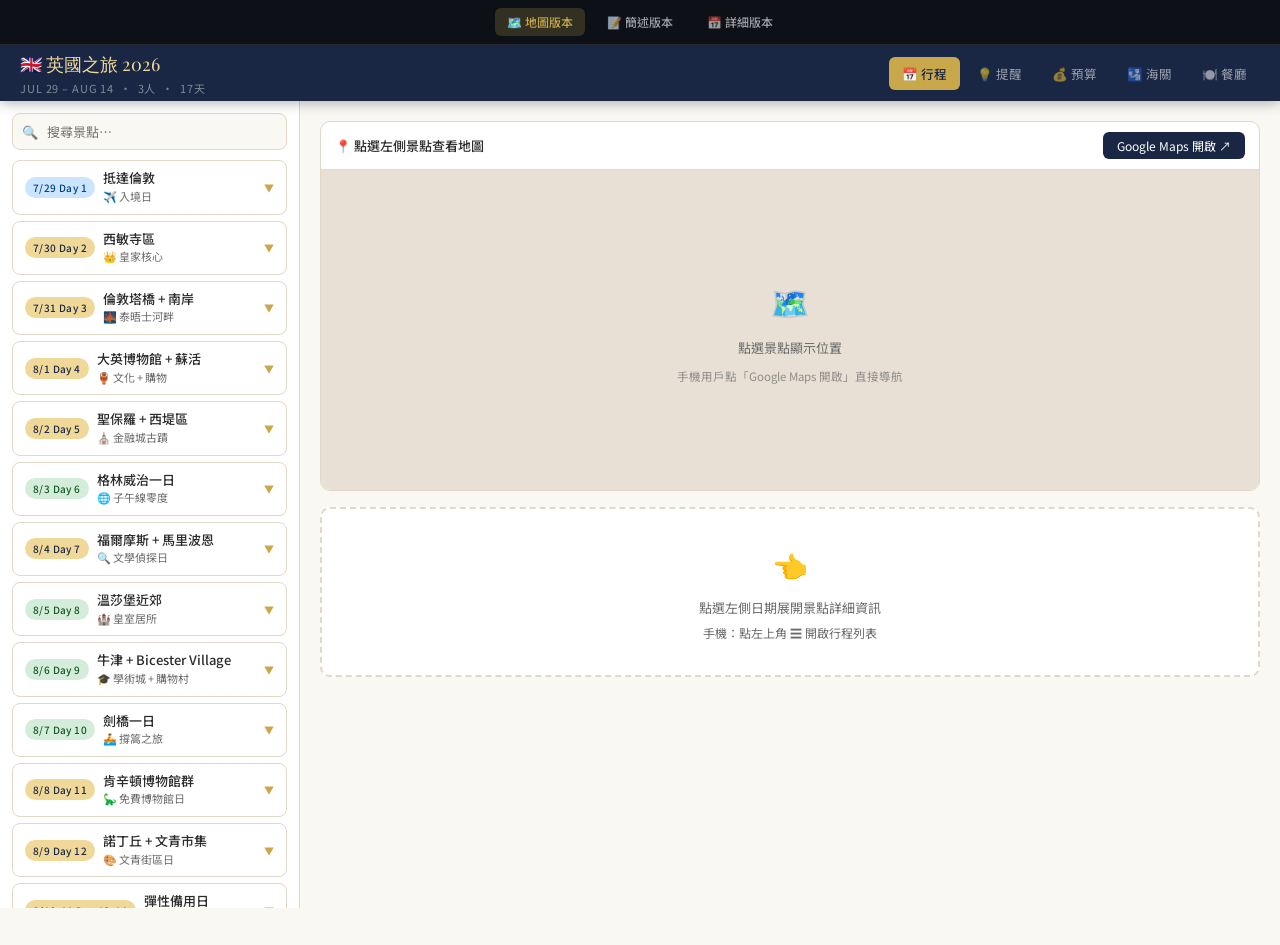
==== commit 49a42555: "Add files via upload" ====
--- a/plan_1.html
+++ b/plan_1.html
@@ -23,7 +23,7 @@
   height:var(--header-h);
   display:flex;align-items:center;gap:14px;
   padding:0 20px;
-  position:sticky;top:0;z-index:200;
+  position:sticky;top:37px;z-index:200;
   box-shadow:0 2px 12px rgba(0,0,0,.3);
 }
 .site-logo{font-family:'Playfair Display',serif;font-size:18px;color:var(--gold-light);white-space:nowrap;}
@@ -45,8 +45,8 @@
   width:var(--sidebar-w);min-width:var(--sidebar-w);
   background:var(--card);border-right:1px solid var(--border);
   display:flex;flex-direction:column;
-  position:sticky;top:var(--header-h);
-  height:calc(100vh - var(--header-h));
+  position:sticky;top:calc(37px + var(--header-h));
+  height:calc(100vh - 37px - var(--header-h));
   overflow:hidden;
   transition:transform .28s ease;
 }
@@ -230,8 +230,8 @@
   .mob-menu-btn{display:block;}
   /* On mobile, hide sidebar by default; slide in when open */
   .sidebar{
-    position:fixed;top:var(--header-h);left:0;
-    height:calc(100vh - var(--header-h));
+    position:fixed;top:calc(37px + var(--header-h));left:0;
+    height:calc(100vh - 37px - var(--header-h));
     z-index:160;transform:translateX(-100%);
     box-shadow:4px 0 20px rgba(0,0,0,.15);
   }
@@ -254,9 +254,52 @@
   .tab-btn{padding:5px 5px;font-size:10.5px;}
   .official-grid{grid-template-columns:1fr;}
 }
+
+/* ============ VERSION SWITCHER ============ */
+.version-switcher {
+  background: #0d1117;
+  display: flex;
+  justify-content: center;
+  gap: 10px;
+  padding: 8px 10px;
+  position: sticky;
+  top: 0;
+  z-index: 2000;
+  border-bottom: 1px solid rgba(255,255,255,0.1);
+  font-family: 'Noto Sans TC', sans-serif;
+}
+.v-link {
+  color: rgba(255,255,255,0.6);
+  text-decoration: none;
+  font-size: 12px;
+  font-weight: 500;
+  transition: all 0.2s;
+  padding: 4px 12px;
+  border-radius: 6px;
+  white-space: nowrap;
+}
+.v-link:hover {
+  color: #fff;
+  background: rgba(255,255,255,0.1);
+}
+.v-link.active {
+  color: #c9a84c;
+  background: rgba(201,168,76,0.2);
+  pointer-events: none;
+}
+@media(max-width:480px) {
+  .version-switcher { gap: 5px; }
+  .v-link { padding: 4px 8px; font-size: 11px; }
+}
 </style>
 </head>
 <body>
+
+<nav class="version-switcher">
+  <a href="plan_1.html" class="v-link active">🗺️ 地圖版本</a>
+  <a href="plan_2.html" class="v-link">📝 簡述版本</a>
+  <a href="plan_3.html" class="v-link">📅 詳細版本</a>
+</nav>
 
 <!-- HEADER -->
 <header class="site-header">
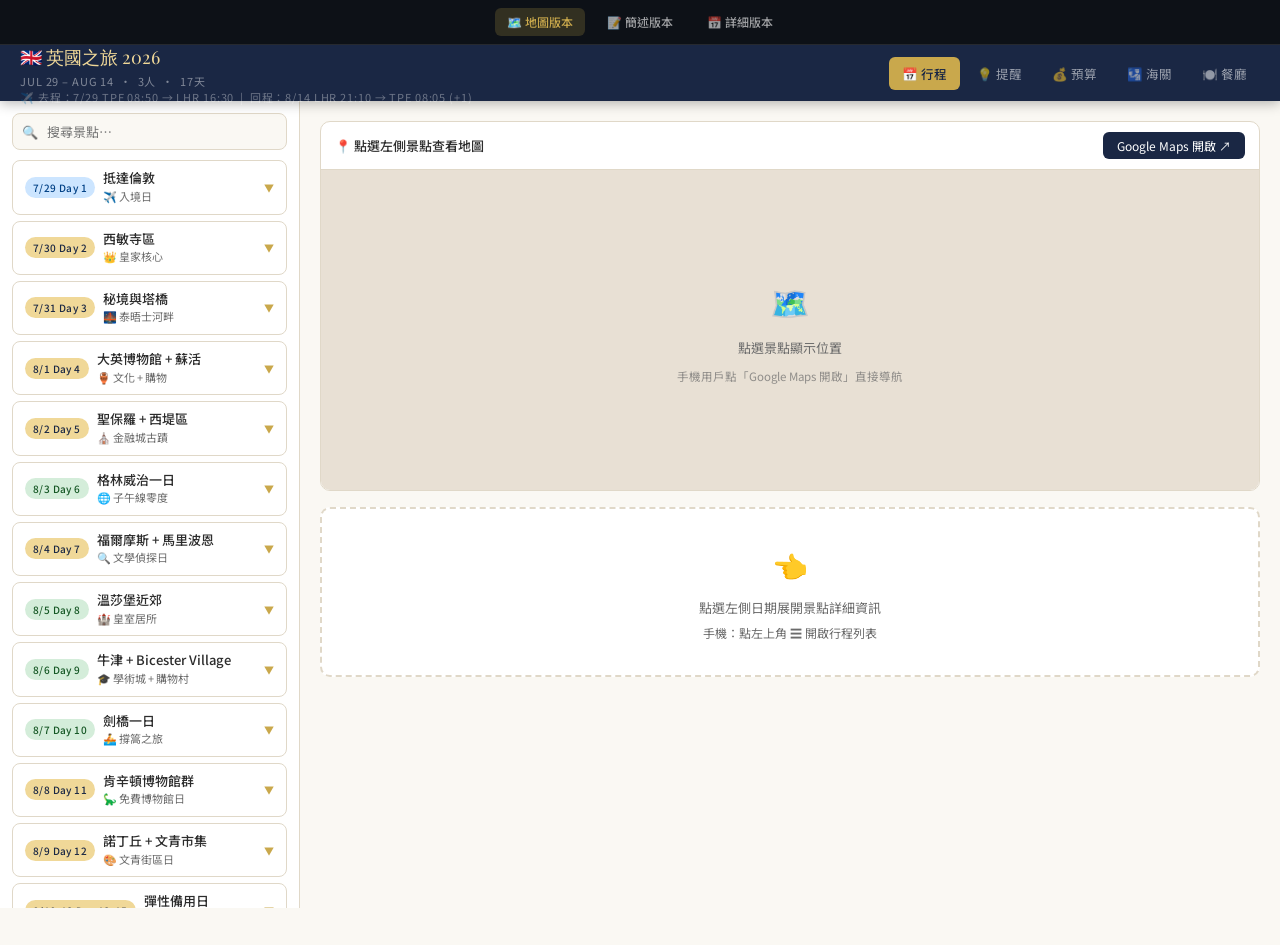
==== commit 3e2315ad: "依班機時間再優化" ====
--- a/plan_1.html
+++ b/plan_1.html
@@ -306,7 +306,10 @@
   <button class="mob-menu-btn" onclick="toggleSidebar()" aria-label="開啟選單">☰</button>
   <div>
     <div class="site-logo">🇬🇧 英國之旅 2026</div>
-    <div class="site-meta">JUL 29 – AUG 14 &nbsp;·&nbsp; 3人 &nbsp;·&nbsp; 17天</div>
+    <div class="site-meta" style="line-height:1.4;margin-top:2px;">
+      JUL 29 – AUG 14 &nbsp;·&nbsp; 3人 &nbsp;·&nbsp; 17天<br>
+      <span style="font-size:11px;opacity:0.8;">✈️ 去程：7/29 TPE 08:50 → LHR 16:30 &nbsp;|&nbsp; 回程：8/14 LHR 21:10 → TPE 08:05 (+1)</span>
+    </div>
   </div>
   <nav class="header-nav">
     <button class="tab-btn active" onclick="showPanel('itinerary',this)">📅 行程</button>
@@ -415,23 +418,24 @@
 /* ======== DATA ======== */
 const DAYS=[
   {id:1,date:"7/29",badge:"arrive",day:"Day 1",title:"抵達倫敦",sub:"✈️ 入境日",spots:[
-    {e:"✈️",n:"機場 → Stratford",d:"搭 Elizabeth Line 直達（希斯路約50分鐘）",p:"含在Oyster",q:"Heathrow+Airport+London"},
-    {e:"🏨",n:"Moxy London Stratford",d:"5 Celebration Ave, London E20 1DB\nCheck-in：15:00",p:"已預訂",q:"Moxy+London+Stratford+Hotel"},
-    {e:"🛍️",n:"Westfield Stratford City",d:"飯店旁步行3分鐘，熟悉環境、購買SIM卡及Oyster Card",p:"免費入場",q:"Westfield+Stratford+City+London"},
-    {e:"🍜",n:"晚餐：Wagamama / Nando's",d:"圖文菜單，英文不好完全沒問題",p:"人均NT$400-600",q:"Wagamama+Stratford+London"},
+    {e:"🛬",n:"16:30 抵達 Heathrow",d:"通關（夏季通常較久）、領行李，大約需抓 1.5 到 2 小時。",p:"航班：TPE 8:50 → LHR 16:30",q:"Heathrow+Airport+London"},
+    {e:"🚇",n:"18:30 前往 Stratford",d:"搭 Elizabeth Line 直達。找尋紫色標示，若看到往 Abbey Wood 方向的車也可以搭乘，同樣會經過 Stratford。",p:"含在Oyster",q:"Stratford+Station+London"},
+    {e:"🏨",n:"19:30 Moxy Stratford Check-in",d:"5 Celebration Ave, London E20 1DB\n放好行李，稍作休息。",p:"已預訂",q:"Moxy+London+Stratford+Hotel"},
+    {e:"🍜",n:"晚餐與熟悉環境",d:"Westfield 平日營業至 21:00。去吃 Wagamama，順便在超市 (M&S/Waitrose) 買水與早餐。",p:"人均NT$400-600",q:"Westfield+Stratford+City+London"},
   ]},
   {id:2,date:"7/30",badge:"",day:"Day 2",title:"西敏寺區",sub:"👑 皇家核心",spots:[
     {e:"⛪",n:"西敏寺",d:"開放時間：週一-六 9:30-15:30\n必看：亨利七世禮拜堂、石棺走廊，需1.5-2小時",p:"NT$1,320（含語音導覽）",q:"Westminster+Abbey+London"},
-    {e:"🕰️",n:"大笨鐘 & 國會大廈",d:"Westminster 橋上最佳拍照角度，外觀免費",p:"免費",q:"Big+Ben+London"},
+    {e:"🕰️",n:"大笨鐘 & 國會大廈",d:"走到 Westminster Bridge 橋中間的南側（對向路邊），才能拍到大笨鐘與紅巴士同框的經典角度！",p:"免費",q:"Big+Ben+London"},
     {e:"🏰",n:"白金漢宮",d:"7-9月開放內部 State Rooms，含免費中文語音導覽\n衛兵交接：週二/四/日 10:45",p:"NT$1,400",q:"Buckingham+Palace+London"},
     {e:"🌳",n:"聖詹姆斯公園",d:"白金漢宮旁，可見粉紅鵜鶘（下午3點常出現）",p:"免費",q:"St+James+Park+London"},
     {e:"🍛",n:"晚餐：Dishoom",d:"Covent Garden 分店，印度料理名店，需現場等位",p:"人均NT$600-900",q:"Dishoom+Covent+Garden+London"},
   ]},
-  {id:3,date:"7/31",badge:"",day:"Day 3",title:"倫敦塔橋 + 南岸",sub:"🌉 泰晤士河畔",spots:[
-    {e:"🏰",n:"倫敦塔",d:"開放時間：週二-六 9:00-17:30\n必看：皇冠珠寶室（Jewel House），需2-2.5小時",p:"NT$1,500",q:"Tower+of+London"},
-    {e:"🌉",n:"倫敦塔橋",d:"外部過橋免費；入內玻璃步道需購票\n南岸角度拍照最美",p:"外觀免費｜入內NT$690",q:"Tower+Bridge+London"},
-    {e:"🛒",n:"Borough Market",d:"倫敦最古老市場，週四最熱鬧\nLondon Bridge 站步行3分鐘",p:"免費入場",q:"Borough+Market+London"},
-    {e:"👁️",n:"倫敦之眼",d:"建議黃昏17:00搭乘，光線最美\n提前官網購票有折扣",p:"NT$638（促銷）",q:"London+Eye"},
+  {id:3,date:"7/31",badge:"",day:"Day 3",title:"秘境與塔橋",sub:"🌉 泰晤士河畔",spots:[
+    {e:"🌿",n:"聖鄧斯坦東教堂花園",d:"早晨先來絕美秘境放空拍照，感受倫敦市中心的寧靜綠洲。",p:"免費",q:"St+Dunstan+in+the+East+Church+Garden"},
+    {e:"🏰",n:"倫敦塔",d:"開放時間：9:00-17:30\n必看：皇冠珠寶室（Jewel House），需2-2.5小時",p:"NT$1,500",q:"Tower+of+London"},
+    {e:"🌉",n:"倫敦塔橋",d:"只有購買門票進入「上方走廊」才能看到玻璃地板，橋面上看不到喔！",p:"外觀免費｜入內NT$690",q:"Tower+Bridge+London"},
+    {e:"🛒",n:"Borough Market",d:"倫敦最古老市場，各國小吃\n若停留較久，後續行程可保持彈性",p:"免費入場",q:"Borough+Market+London"},
+    {e:"🖼️",n:"泰特現代美術館 (快閃)",d:"若時間不夠，可僅上 10 樓觀景台快閃拍照，或保留到第 12 天再看。",p:"免費",q:"Tate+Modern+London"},
   ]},
   {id:4,date:"8/1",badge:"",day:"Day 4",title:"大英博物館 + 蘇活",sub:"🏺 文化 + 購物",spots:[
     {e:"🏛️",n:"大英博物館",d:"開放時間：10:00-17:00（週五至20:30）\n必看：羅塞塔石碑、埃及木乃伊、帕德嫩廳\n建議停留3-4小時",p:"NT$343（語音導覽）",q:"British+Museum+London"},
@@ -441,9 +445,9 @@
   ]},
   {id:5,date:"8/2",badge:"",day:"Day 5",title:"聖保羅 + 西堤區",sub:"⛪ 金融城古蹟",spots:[
     {e:"⛪",n:"聖保羅大教堂",d:"開放時間：週一-六 8:30-16:00\n可登頂Golden Gallery（528階）俯瞰全倫敦",p:"NT$1,154",q:"St+Pauls+Cathedral+London"},
+    {e:"🏛️",n:"利德賀市場 Leadenhall",d:"《哈利波特》斜角巷取景地，維多利亞式建築非常精美，適合午餐或拍照",p:"免費",q:"Leadenhall+Market+London"},
     {e:"🚶",n:"千禧橋 Millennium Bridge",d:"步行至南岸，橋上是拍攝聖保羅最佳角度\n完全免費",p:"免費",q:"Millennium+Bridge+London"},
-    {e:"🏙️",n:"碎片塔 The Shard",d:"倫敦最高建築，69-72樓觀景台\nLondon Bridge 站步行2分鐘",p:"NT$808（可選）",q:"The+Shard+London"},
-    {e:"🍽️",n:"晚餐：Borough 一帶餐廳",d:"Padella（義大利麵名店）或 Côte Brasserie（法式）",p:"人均NT$500-900",q:"Borough+Market+area+London"},
+    {e:"👁️",n:"倫敦之眼",d:"建議黃昏17:00搭乘，光線最美\n提前官網購票有折扣",p:"NT$638（促銷）",q:"London+Eye"},
   ]},
   {id:6,date:"8/3",badge:"special",day:"Day 6",title:"格林威治一日",sub:"🌐 子午線零度",spots:[
     {e:"🚤",n:"交通：DLR 至 Cutty Sark",d:"Stratford → Jubilee Line → Canary Wharf → DLR → Cutty Sark\n或搭泰晤士河快船（Thames Clipper，更有氣氛）",p:"含在Oyster",q:"Cutty+Sark+DLR+Greenwich"},
@@ -464,10 +468,10 @@
     {e:"🍺",n:"午餐：Two Brewers",d:"傳統英式Pub，炸魚薯條、各種Pie\nPark St, Windsor",p:"人均NT$500-700",q:"Two+Brewers+Windsor"},
   ]},
   {id:9,date:"8/6",badge:"special",day:"Day 9",title:"牛津 + Bicester Village",sub:"🎓 學術城 + 購物村",spots:[
-    {e:"🚂",n:"搭火車：Paddington → Oxford",d:"Stratford → Paddington → Oxford（Chiltern Railways，約1小時）\n建議8:00前出發",p:"來回約NT$700-900/人",q:"Oxford+Railway+Station"},
-    {e:"🎓",n:"牛津大學 Christ Church",d:"哈利波特取景地，Great Hall 為霍格華滋食堂原型\n開放時間：10:00-17:00",p:"NT$600",q:"Christ+Church+College+Oxford"},
+    {e:"🚂",n:"搭火車：Paddington → Oxford",d:"Stratford → Paddington → Oxford（Chiltern Railways，約1小時）\n記得買 Off-Peak 車票並選擇 GroupSave 享三人同行 33% 優惠！",p:"來回約NT$700-900/人",q:"Oxford+Railway+Station"},
+    {e:"🎓",n:"牛津大學 Christ Church",d:"哈利波特取景地，Great Hall 為霍格華滋食堂原型\n保留完整精華時段參觀學院。",p:"NT$600",q:"Christ+Church+College+Oxford"},
     {e:"📚",n:"博德利圖書館 & Radcliffe Camera",d:"Bodleian Library 外觀免費；Radcliffe Camera 是牛津地標圓形圖書館\n拍照打卡必去",p:"外觀免費",q:"Radcliffe+Camera+Oxford"},
-    {e:"🛍️",n:"Bicester Village Outlet",d:"從牛津搭 S5 巴士直達（約30分鐘，約NT$150）\n品牌折扣30-70%，帶護照退VAT最高20%\n回程搭火車至London Marylebone",p:"免費入場",q:"Bicester+Village+Outlet"},
+    {e:"🛍️",n:"16:00 Bicester Village",d:"牛津學院16:00關門後，傍晚搭 S5 巴士前往 Outlet，營業時間晚，採買體感更佳！",p:"免費入場",q:"Bicester+Village+Outlet"},
   ]},
   {id:10,date:"8/7",badge:"special",day:"Day 10",title:"劍橋一日",sub:"🚣 撐篙之旅",spots:[
     {e:"🚂",n:"搭火車：Liverpool St → Cambridge",d:"Stratford → Liverpool St（5分鐘）\n→ Cambridge（Greater Anglia，約1小時10分）",p:"來回約NT$800-1,000/人",q:"Cambridge+Railway+Station"},
@@ -487,26 +491,28 @@
     {e:"🖼️",n:"泰特現代美術館",d:"Southwark 站步行5分鐘，免費入場\n週五六夜間開放至22:00",p:"免費（特展另計）",q:"Tate+Modern+London"},
     {e:"🍝",n:"晚餐：Shoreditch",d:"Padella（義大利麵名店，需排隊）\nBricklane 咖哩街也在附近",p:"人均NT$400-700",q:"Shoreditch+High+Street+London"},
   ]},
-  {id:13,date:"8/10-11",badge:"",day:"Day 13-14",title:"彈性備用日",sub:"🔄 自由調配",spots:[
-    {e:"🎭",n:"西區音樂劇",d:"TKTS Booth（Leicester Square）當天折扣票\n下午12:00開賣，The Lion King、Hamilton等",p:"NT$800-2,000（折扣票）",q:"TKTS+Booth+Leicester+Square+London"},
+  {id:13,date:"8/10-12",badge:"",day:"Day 13-15",title:"彈性備用日",sub:"🔄 自由調配",spots:[
+    {e:"🎭",n:"西區音樂劇",d:"TKTS Booth（Leicester Square）當天折扣票\n下午12:00開賣，The Lion King、Hamilton等",p:"NT$800-2,000",q:"TKTS+Booth+Leicester+Square+London"},
     {e:"🌳",n:"海德公園",d:"倫敦最大皇家公園，週末有免費音樂會\n可免費進入蛇形湖游泳區（夏季開放）",p:"免費",q:"Hyde+Park+London"},
-    {e:"🍵",n:"英式下午茶",d:"推薦：Fortnum & Mason（Piccadilly）或 Sketch（粉紅網美）\n需提前訂位！",p:"人均NT$1,500-3,000",q:"Fortnum+and+Mason+Piccadilly+London"},
-    {e:"🛍️",n:"最後補貨 Westfield",d:"飯店旁，M&S食品、Boots藥妝最後採購",p:"自由消費",q:"Westfield+Stratford+City"},
-  ]},
-  {id:14,date:"8/12-13",badge:"",day:"Day 15-16",title:"行李整理 + 採購",sub:"🎁 收尾",spots:[
-    {e:"💊",n:"Boots 藥妝必買",d:"Bio-Oil護膚油、Nurofen止痛藥\nVitamin C泡騰片、Strepsils喉糖、No7護膚品",p:"自由消費",q:"Boots+Pharmacy+Stratford+London"},
-    {e:"🎁",n:"伴手禮採購",d:"Harrods茶包禮盒、McVitie's消化餅乾\nCadbury巧克力、Fortnum & Mason果醬",p:"自由消費",q:"Harrods+London"},
-    {e:"🧳",n:"行李秤重！",d:"歐洲航班通常限制20-23kg\n超重費用昂貴，提前在飯店用行李秤確認",p:"注意！",q:"Moxy+London+Stratford+Hotel"},
+    {e:"🍵",n:"英式下午茶",d:"推薦：Fortnum & Mason 或 Sketch\n需提前訂位！",p:"人均NT$1,500-3,000",q:"Fortnum+and+Mason+Piccadilly+London"},
+  ]},
+  {id:14,date:"8/13",badge:"",day:"Day 16",title:"起飛前一天",sub:"🚶 深度探索",spots:[
+    {e:"🧙",n:"白天：國王十字車站",d:"白天安排完整行程。前往 King's Cross 拍哈利波特 9¾ 月台。",p:"免費",q:"Kings+Cross+Station+London"},
+    {e:"🛶",n:"甘登市場 Camden Market",d:"沿著攝政運河散步到甘登市場，感受龐克與街頭文化；或改去 V&A 博物館。",p:"免費",q:"Camden+Market+London"},
+    {e:"🧳",n:"19:00 行李打包與秤重",d:"回到 Stratford 進行初步打包與秤重。若超重，還有一晚時間將重物移至手提行李。",p:"重要",q:"Moxy+London+Stratford+Hotel"},
   ]},
   {id:15,date:"8/14",badge:"depart",day:"Day 17",title:"離境回台",sub:"✈️ 返程",spots:[
-    {e:"⏰",n:"提前3小時到達 Heathrow",d:"Stratford → Elizabeth Line → Heathrow（約50-60分鐘）\nHeathrow 安檢常排長龍，務必留足時間",p:"Elizabeth Line含在Oyster",q:"London+Heathrow+Airport+Terminal"},
-    {e:"💰",n:"退稅 VAT Refund",d:"重要順序：先找 Customs 蓋章 → 再辦出關\n需保留所有購物收據 + 護照，最高退20%",p:"最高退回20%",q:"Heathrow+Airport+VAT+Refund"},
-    {e:"🧳",n:"行李規定提醒",d:"隨身液體：每件≤100ml，放透明夾鏈袋\n手提行李尺寸：通常56×45×25cm\n筆電、相機可帶上機",p:"",q:"Heathrow+Airport+London"},
+    {e:"🏨",n:"09:00 悠閒退房",d:"睡到自然醒，辦理 Check-out，將大件行李寄放在 Moxy 飯店櫃檯。",p:"",q:"Moxy+London+Stratford+Hotel"},
+    {e:"🌳",n:"11:00 最後漫步與掃貨",d:"前往伊莉莎白女王奧林匹克公園散步；或把最重的伴手禮留在這天早上於 Westfield 內的 Boots 與超市購買，買完直接塞進行李箱。",p:"",q:"Queen+Elizabeth+Olympic+Park"},
+    {e:"🍽️",n:"14:30 離開前的午餐",d:"在 Stratford 選一家好吃的餐廳（如 Nando's）吃頓豐盛午晚餐，準備迎接長途飛行。",p:"",q:"Westfield+Stratford+City"},
+    {e:"🚇",n:"16:00 出發前往機場",d:"領取行李，搭乘 Elizabeth Line（紫色線）一車到底直達 Heathrow T2/T3，不用轉車，車程約 50-55 分鐘。",p:"含在Oyster",q:"Heathrow+Airport+London"},
+    {e:"💰",n:"17:00 抵達 Heathrow 退稅",d:"第一站先去辦理退稅手續（切記：過安檢前就要先蓋章）。辦理託運與安檢，準備搭乘 21:10 班機。",p:"航班：LHR 21:10 → TPE 8:05",q:"Heathrow+Airport+VAT+Refund"},
   ]},
 ];
 
 const TIPS=[
-  {t:"🚇 交通 — Oyster Card",ls:["入境第一件事：購買 <strong>Oyster Card</strong> 或用台灣信用卡 Contactless 感應（兩者皆可）","住 Stratford（Zone 2-3），日常 Zone 1-2 搭乘每日上限約 £8.10（約NT$330）","Elizabeth Line 從 Stratford 直達 Heathrow，無需換車","近郊火車（Windsor / Oxford / Cambridge）要在 <strong>nationalrail.co.uk</strong> 另行購票","必裝App：<strong>TfL Go</strong>（地鐵）、<strong>Trainline</strong>（火車）、<strong>Google Maps</strong>（導航）"]},
+  {t:"🛂 重要：ETA 旅遊許可 (2026新規)",ls:["英國政府規定，自 2026 年 2 月 25 日起，台灣旅客皆須事先申請 <strong>ETA (電子旅遊許可)</strong> 才能入境。","每人費用約 £10-20，建議出發前 3 天完成申請。"]},
+  {t:"🚇 交通與地鐵辨識",ls:["找月台看「終點站」而不是「往哪一站」。例如搭紅線進市區，找往 Westbound 方向的月台。","強烈推薦安裝 <strong>Citymapper</strong>，比 Google Maps 精準，還會教你上哪個車廂。","上車前務必抬頭看月台跑馬燈，確認下一班車的終點站。","買往近郊的火車票時（溫莎、牛津），買離峰 (Off-Peak) 票並選 <strong>GroupSave</strong>，3人同行可享 33% 優惠！"]},
   {t:"🌦️ 天氣 & 穿著",ls:["7-8月氣溫約 18-25°C，是倫敦最佳旅遊季節","即使晴天也可能突然下雨 → 每天出門必帶：<strong>輕薄防水外套 + 折疊傘</strong>","夏日日照強，準備 <strong>防曬乳 SPF50+</strong>、帽子、太陽眼鏡","穿舒適走路鞋：倫敦石板路多，長時間行走避免高跟鞋"]},
   {t:"📱 通訊與網路",ls:["建議出發前購買 <strong>英國SIM卡</strong>（EE/Three/Vodafone，蝦皮/淘寶有售，約NT$500-800，30天無限）","或開台灣電信國際漫遊（每日約NT$300-400）","出發前下載 <strong>Google Maps 離線地圖</strong>（倫敦、牛津、劍橋，在WiFi下先下載好）","<strong>Google Translate</strong> 拍照翻譯菜單，出入境表格皆可用","緊急電話：英國 <strong>999</strong>（警察/救護/消防）"]},
   {t:"💰 金錢 & 消費",ls:["英國用 <strong>英鎊 £ GBP</strong>，不用歐元！","現金在倫敦幾乎不需要，信用卡 Contactless 到處可用（含小市集攤位）","推薦：<strong>Wise 多幣卡</strong> 或 <strong>台新 Richart</strong> 等零手續費海外信用卡","餐廳通常已含 10% Service Charge，Optional 小費給可不給","日常餐食預估：每人每天 NT$800-1,500（含輕食早餐）"]},
@@ -545,6 +551,7 @@
 ];
 
 const CHECKLIST=[
+  "出發前3天完成申請英國 ETA (電子旅遊許可)",
   "護照有效期限超過 2027年2月14日（離境後6個月以上）",
   "回程機票截圖已存手機相簿",
   "飯店訂房確認信已存手機相簿",
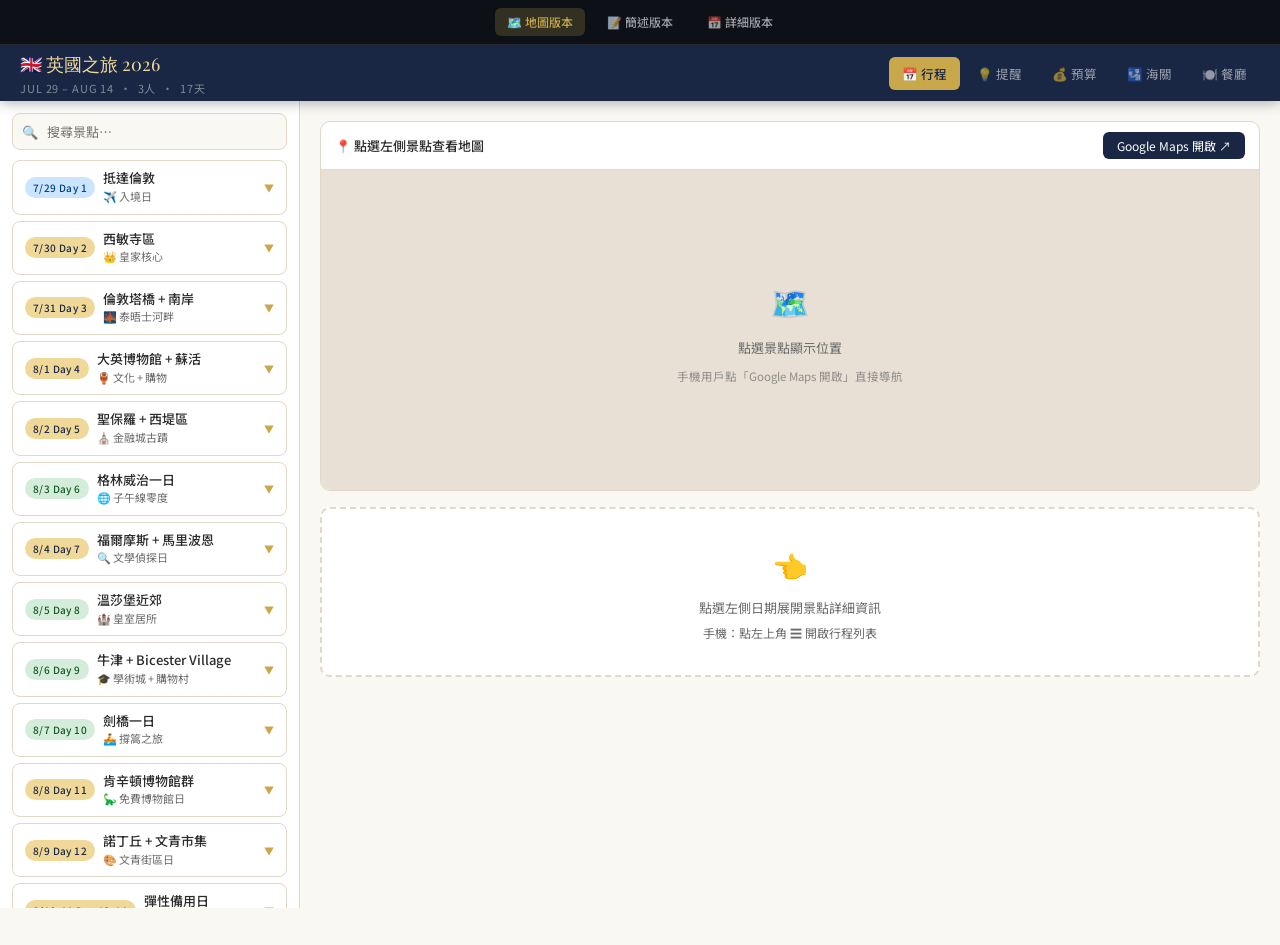
==== commit 0cb8c9f3: "Add files via upload" ====
--- a/plan_1.html
+++ b/plan_1.html
@@ -306,10 +306,7 @@
   <button class="mob-menu-btn" onclick="toggleSidebar()" aria-label="開啟選單">☰</button>
   <div>
     <div class="site-logo">🇬🇧 英國之旅 2026</div>
-    <div class="site-meta" style="line-height:1.4;margin-top:2px;">
-      JUL 29 – AUG 14 &nbsp;·&nbsp; 3人 &nbsp;·&nbsp; 17天<br>
-      <span style="font-size:11px;opacity:0.8;">✈️ 去程：7/29 TPE 08:50 → LHR 16:30 &nbsp;|&nbsp; 回程：8/14 LHR 21:10 → TPE 08:05 (+1)</span>
-    </div>
+    <div class="site-meta">JUL 29 – AUG 14 &nbsp;·&nbsp; 3人 &nbsp;·&nbsp; 17天</div>
   </div>
   <nav class="header-nav">
     <button class="tab-btn active" onclick="showPanel('itinerary',this)">📅 行程</button>
@@ -418,10 +415,10 @@
 /* ======== DATA ======== */
 const DAYS=[
   {id:1,date:"7/29",badge:"arrive",day:"Day 1",title:"抵達倫敦",sub:"✈️ 入境日",spots:[
-    {e:"🛬",n:"16:30 抵達 Heathrow",d:"通關（夏季通常較久）、領行李，大約需抓 1.5 到 2 小時。",p:"航班：TPE 8:50 → LHR 16:30",q:"Heathrow+Airport+London"},
-    {e:"🚇",n:"18:30 前往 Stratford",d:"搭 Elizabeth Line 直達。找尋紫色標示，若看到往 Abbey Wood 方向的車也可以搭乘，同樣會經過 Stratford。",p:"含在Oyster",q:"Stratford+Station+London"},
-    {e:"🏨",n:"19:30 Moxy Stratford Check-in",d:"5 Celebration Ave, London E20 1DB\n放好行李，稍作休息。",p:"已預訂",q:"Moxy+London+Stratford+Hotel"},
-    {e:"🍜",n:"晚餐與熟悉環境",d:"Westfield 平日營業至 21:00。去吃 Wagamama，順便在超市 (M&S/Waitrose) 買水與早餐。",p:"人均NT$400-600",q:"Westfield+Stratford+City+London"},
+    {e:"✈️",n:"機場 → Stratford",d:"搭 Elizabeth Line 直達。找尋紫色 (Purple) 標示，車頭會顯示 Stratford 或 Shenfield，車廂現代且有冷氣。",p:"含在Oyster",q:"Heathrow+Airport+London"},
+    {e:"🏨",n:"Moxy London Stratford",d:"5 Celebration Ave, London E20 1DB\nCheck-in：15:00",p:"已預訂",q:"Moxy+London+Stratford+Hotel"},
+    {e:"🛍️",n:"Westfield Stratford City",d:"飯店旁步行3分鐘，熟悉環境、購買SIM卡及Oyster Card",p:"免費入場",q:"Westfield+Stratford+City+London"},
+    {e:"🍜",n:"晚餐：Wagamama / Nando's",d:"圖文菜單，英文不好完全沒問題",p:"人均NT$400-600",q:"Wagamama+Stratford+London"},
   ]},
   {id:2,date:"7/30",badge:"",day:"Day 2",title:"西敏寺區",sub:"👑 皇家核心",spots:[
     {e:"⛪",n:"西敏寺",d:"開放時間：週一-六 9:30-15:30\n必看：亨利七世禮拜堂、石棺走廊，需1.5-2小時",p:"NT$1,320（含語音導覽）",q:"Westminster+Abbey+London"},
@@ -430,12 +427,11 @@
     {e:"🌳",n:"聖詹姆斯公園",d:"白金漢宮旁，可見粉紅鵜鶘（下午3點常出現）",p:"免費",q:"St+James+Park+London"},
     {e:"🍛",n:"晚餐：Dishoom",d:"Covent Garden 分店，印度料理名店，需現場等位",p:"人均NT$600-900",q:"Dishoom+Covent+Garden+London"},
   ]},
-  {id:3,date:"7/31",badge:"",day:"Day 3",title:"秘境與塔橋",sub:"🌉 泰晤士河畔",spots:[
-    {e:"🌿",n:"聖鄧斯坦東教堂花園",d:"早晨先來絕美秘境放空拍照，感受倫敦市中心的寧靜綠洲。",p:"免費",q:"St+Dunstan+in+the+East+Church+Garden"},
-    {e:"🏰",n:"倫敦塔",d:"開放時間：9:00-17:30\n必看：皇冠珠寶室（Jewel House），需2-2.5小時",p:"NT$1,500",q:"Tower+of+London"},
+  {id:3,date:"7/31",badge:"",day:"Day 3",title:"倫敦塔橋 + 南岸",sub:"🌉 泰晤士河畔",spots:[
+    {e:"🏰",n:"倫敦塔",d:"開放時間：週二-六 9:00-17:30\n必看：皇冠珠寶室（Jewel House），需2-2.5小時",p:"NT$1,500",q:"Tower+of+London"},
     {e:"🌉",n:"倫敦塔橋",d:"只有購買門票進入「上方走廊」才能看到玻璃地板，橋面上看不到喔！",p:"外觀免費｜入內NT$690",q:"Tower+Bridge+London"},
-    {e:"🛒",n:"Borough Market",d:"倫敦最古老市場，各國小吃\n若停留較久，後續行程可保持彈性",p:"免費入場",q:"Borough+Market+London"},
-    {e:"🖼️",n:"泰特現代美術館 (快閃)",d:"若時間不夠，可僅上 10 樓觀景台快閃拍照，或保留到第 12 天再看。",p:"免費",q:"Tate+Modern+London"},
+    {e:"🌿",n:"聖鄧斯坦東教堂花園",d:"廢墟中長滿植物的絕美秘境，非常適合放空拍照（從塔橋步行可達）",p:"免費",q:"St+Dunstan+in+the+East+Church+Garden"},
+    {e:"🛒",n:"Borough Market",d:"倫敦最古老市場，週四最熱鬧\nLondon Bridge 站步行3分鐘",p:"免費入場",q:"Borough+Market+London"},
   ]},
   {id:4,date:"8/1",badge:"",day:"Day 4",title:"大英博物館 + 蘇活",sub:"🏺 文化 + 購物",spots:[
     {e:"🏛️",n:"大英博物館",d:"開放時間：10:00-17:00（週五至20:30）\n必看：羅塞塔石碑、埃及木乃伊、帕德嫩廳\n建議停留3-4小時",p:"NT$343（語音導覽）",q:"British+Museum+London"},
@@ -469,9 +465,9 @@
   ]},
   {id:9,date:"8/6",badge:"special",day:"Day 9",title:"牛津 + Bicester Village",sub:"🎓 學術城 + 購物村",spots:[
     {e:"🚂",n:"搭火車：Paddington → Oxford",d:"Stratford → Paddington → Oxford（Chiltern Railways，約1小時）\n記得買 Off-Peak 車票並選擇 GroupSave 享三人同行 33% 優惠！",p:"來回約NT$700-900/人",q:"Oxford+Railway+Station"},
-    {e:"🎓",n:"牛津大學 Christ Church",d:"哈利波特取景地，Great Hall 為霍格華滋食堂原型\n保留完整精華時段參觀學院。",p:"NT$600",q:"Christ+Church+College+Oxford"},
+    {e:"🎓",n:"牛津大學 Christ Church",d:"哈利波特取景地，Great Hall 為霍格華滋食堂原型\n開放時間：10:00-17:00",p:"NT$600",q:"Christ+Church+College+Oxford"},
     {e:"📚",n:"博德利圖書館 & Radcliffe Camera",d:"Bodleian Library 外觀免費；Radcliffe Camera 是牛津地標圓形圖書館\n拍照打卡必去",p:"外觀免費",q:"Radcliffe+Camera+Oxford"},
-    {e:"🛍️",n:"16:00 Bicester Village",d:"牛津學院16:00關門後，傍晚搭 S5 巴士前往 Outlet，營業時間晚，採買體感更佳！",p:"免費入場",q:"Bicester+Village+Outlet"},
+    {e:"🛍️",n:"Bicester Village Outlet",d:"牛津學院約16:00關門，建議傍晚再去 Bicester\n搭 S5 巴士直達（約30分），回程搭火車回倫敦",p:"免費入場",q:"Bicester+Village+Outlet"},
   ]},
   {id:10,date:"8/7",badge:"special",day:"Day 10",title:"劍橋一日",sub:"🚣 撐篙之旅",spots:[
     {e:"🚂",n:"搭火車：Liverpool St → Cambridge",d:"Stratford → Liverpool St（5分鐘）\n→ Cambridge（Greater Anglia，約1小時10分）",p:"來回約NT$800-1,000/人",q:"Cambridge+Railway+Station"},
@@ -491,22 +487,21 @@
     {e:"🖼️",n:"泰特現代美術館",d:"Southwark 站步行5分鐘，免費入場\n週五六夜間開放至22:00",p:"免費（特展另計）",q:"Tate+Modern+London"},
     {e:"🍝",n:"晚餐：Shoreditch",d:"Padella（義大利麵名店，需排隊）\nBricklane 咖哩街也在附近",p:"人均NT$400-700",q:"Shoreditch+High+Street+London"},
   ]},
-  {id:13,date:"8/10-12",badge:"",day:"Day 13-15",title:"彈性備用日",sub:"🔄 自由調配",spots:[
-    {e:"🎭",n:"西區音樂劇",d:"TKTS Booth（Leicester Square）當天折扣票\n下午12:00開賣，The Lion King、Hamilton等",p:"NT$800-2,000",q:"TKTS+Booth+Leicester+Square+London"},
+  {id:13,date:"8/10-11",badge:"",day:"Day 13-14",title:"彈性備用日",sub:"🔄 自由調配",spots:[
+    {e:"🎭",n:"西區音樂劇",d:"TKTS Booth（Leicester Square）當天折扣票\n下午12:00開賣，The Lion King、Hamilton等",p:"NT$800-2,000（折扣票）",q:"TKTS+Booth+Leicester+Square+London"},
     {e:"🌳",n:"海德公園",d:"倫敦最大皇家公園，週末有免費音樂會\n可免費進入蛇形湖游泳區（夏季開放）",p:"免費",q:"Hyde+Park+London"},
-    {e:"🍵",n:"英式下午茶",d:"推薦：Fortnum & Mason 或 Sketch\n需提前訂位！",p:"人均NT$1,500-3,000",q:"Fortnum+and+Mason+Piccadilly+London"},
-  ]},
-  {id:14,date:"8/13",badge:"",day:"Day 16",title:"起飛前一天",sub:"🚶 深度探索",spots:[
-    {e:"🧙",n:"白天：國王十字車站",d:"白天安排完整行程。前往 King's Cross 拍哈利波特 9¾ 月台。",p:"免費",q:"Kings+Cross+Station+London"},
-    {e:"🛶",n:"甘登市場 Camden Market",d:"沿著攝政運河散步到甘登市場，感受龐克與街頭文化；或改去 V&A 博物館。",p:"免費",q:"Camden+Market+London"},
-    {e:"🧳",n:"19:00 行李打包與秤重",d:"回到 Stratford 進行初步打包與秤重。若超重，還有一晚時間將重物移至手提行李。",p:"重要",q:"Moxy+London+Stratford+Hotel"},
+    {e:"🍵",n:"英式下午茶",d:"推薦：Fortnum & Mason（Piccadilly）或 Sketch（粉紅網美）\n需提前訂位！",p:"人均NT$1,500-3,000",q:"Fortnum+and+Mason+Piccadilly+London"},
+    {e:"🛍️",n:"最後補貨 Westfield",d:"飯店旁，M&S食品、Boots藥妝最後採購",p:"自由消費",q:"Westfield+Stratford+City"},
+  ]},
+  {id:14,date:"8/12-13",badge:"",day:"Day 15-16",title:"行李整理 + 採購",sub:"🎁 收尾",spots:[
+    {e:"💊",n:"Boots 藥妝必買",d:"Bio-Oil護膚油、Nurofen止痛藥\nVitamin C泡騰片、Strepsils喉糖、No7護膚品",p:"自由消費",q:"Boots+Pharmacy+Stratford+London"},
+    {e:"🎁",n:"伴手禮採購",d:"Harrods茶包禮盒、McVitie's消化餅乾\nCadbury巧克力、Fortnum & Mason果醬",p:"自由消費",q:"Harrods+London"},
+    {e:"🧳",n:"行李秤重！",d:"歐洲航班通常限制20-23kg\n超重費用昂貴，提前在飯店用行李秤確認",p:"注意！",q:"Moxy+London+Stratford+Hotel"},
   ]},
   {id:15,date:"8/14",badge:"depart",day:"Day 17",title:"離境回台",sub:"✈️ 返程",spots:[
-    {e:"🏨",n:"09:00 悠閒退房",d:"睡到自然醒，辦理 Check-out，將大件行李寄放在 Moxy 飯店櫃檯。",p:"",q:"Moxy+London+Stratford+Hotel"},
-    {e:"🌳",n:"11:00 最後漫步與掃貨",d:"前往伊莉莎白女王奧林匹克公園散步；或把最重的伴手禮留在這天早上於 Westfield 內的 Boots 與超市購買，買完直接塞進行李箱。",p:"",q:"Queen+Elizabeth+Olympic+Park"},
-    {e:"🍽️",n:"14:30 離開前的午餐",d:"在 Stratford 選一家好吃的餐廳（如 Nando's）吃頓豐盛午晚餐，準備迎接長途飛行。",p:"",q:"Westfield+Stratford+City"},
-    {e:"🚇",n:"16:00 出發前往機場",d:"領取行李，搭乘 Elizabeth Line（紫色線）一車到底直達 Heathrow T2/T3，不用轉車，車程約 50-55 分鐘。",p:"含在Oyster",q:"Heathrow+Airport+London"},
-    {e:"💰",n:"17:00 抵達 Heathrow 退稅",d:"第一站先去辦理退稅手續（切記：過安檢前就要先蓋章）。辦理託運與安檢，準備搭乘 21:10 班機。",p:"航班：LHR 21:10 → TPE 8:05",q:"Heathrow+Airport+VAT+Refund"},
+    {e:"⏰",n:"提前3小時到達 Heathrow",d:"Stratford → Elizabeth Line → Heathrow（約50-60分鐘）\nHeathrow 安檢常排長龍，務必留足時間",p:"Elizabeth Line含在Oyster",q:"London+Heathrow+Airport+Terminal"},
+    {e:"💰",n:"退稅 VAT Refund",d:"重要順序：先找 Customs 蓋章 → 再辦出關\n需保留所有購物收據 + 護照，最高退20%",p:"最高退回20%",q:"Heathrow+Airport+VAT+Refund"},
+    {e:"🧳",n:"行李規定提醒",d:"隨身液體：每件≤100ml，放透明夾鏈袋\n手提行李尺寸：通常56×45×25cm\n筆電、相機可帶上機",p:"",q:"Heathrow+Airport+London"},
   ]},
 ];
 
